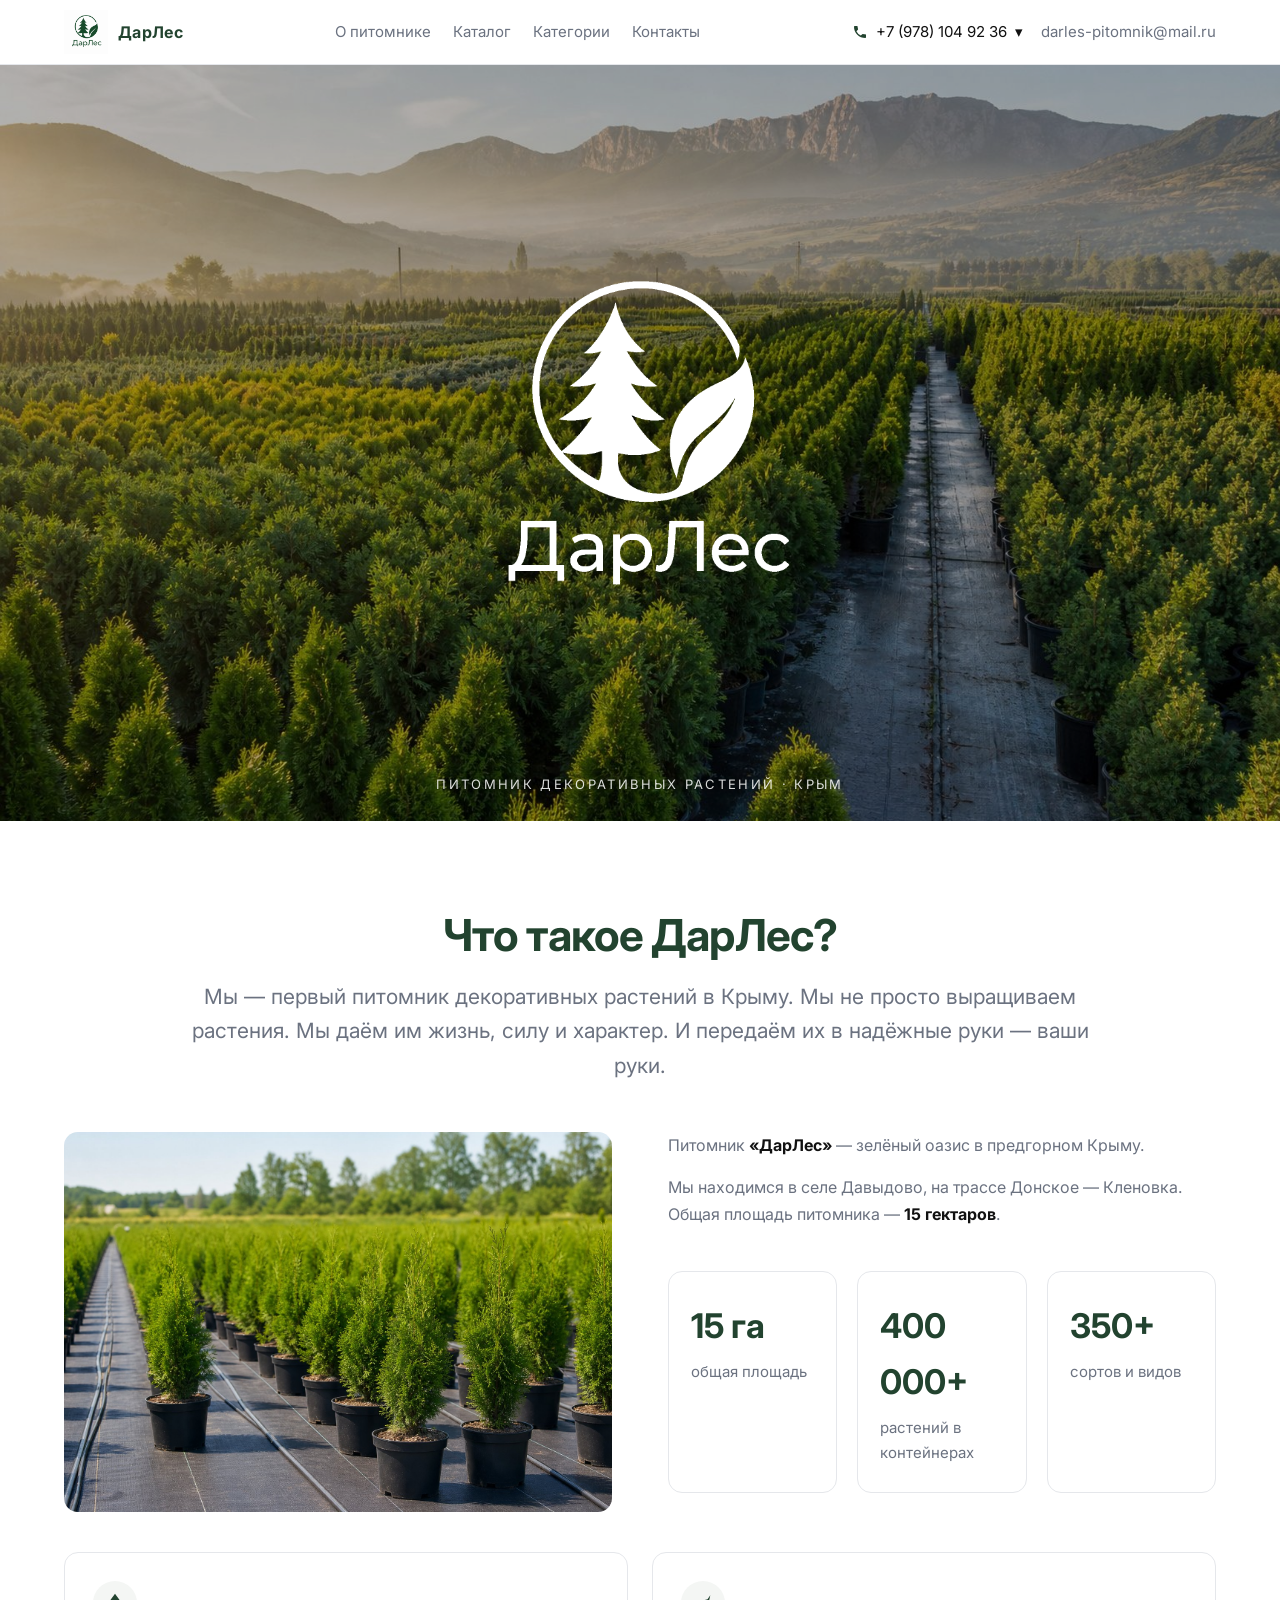
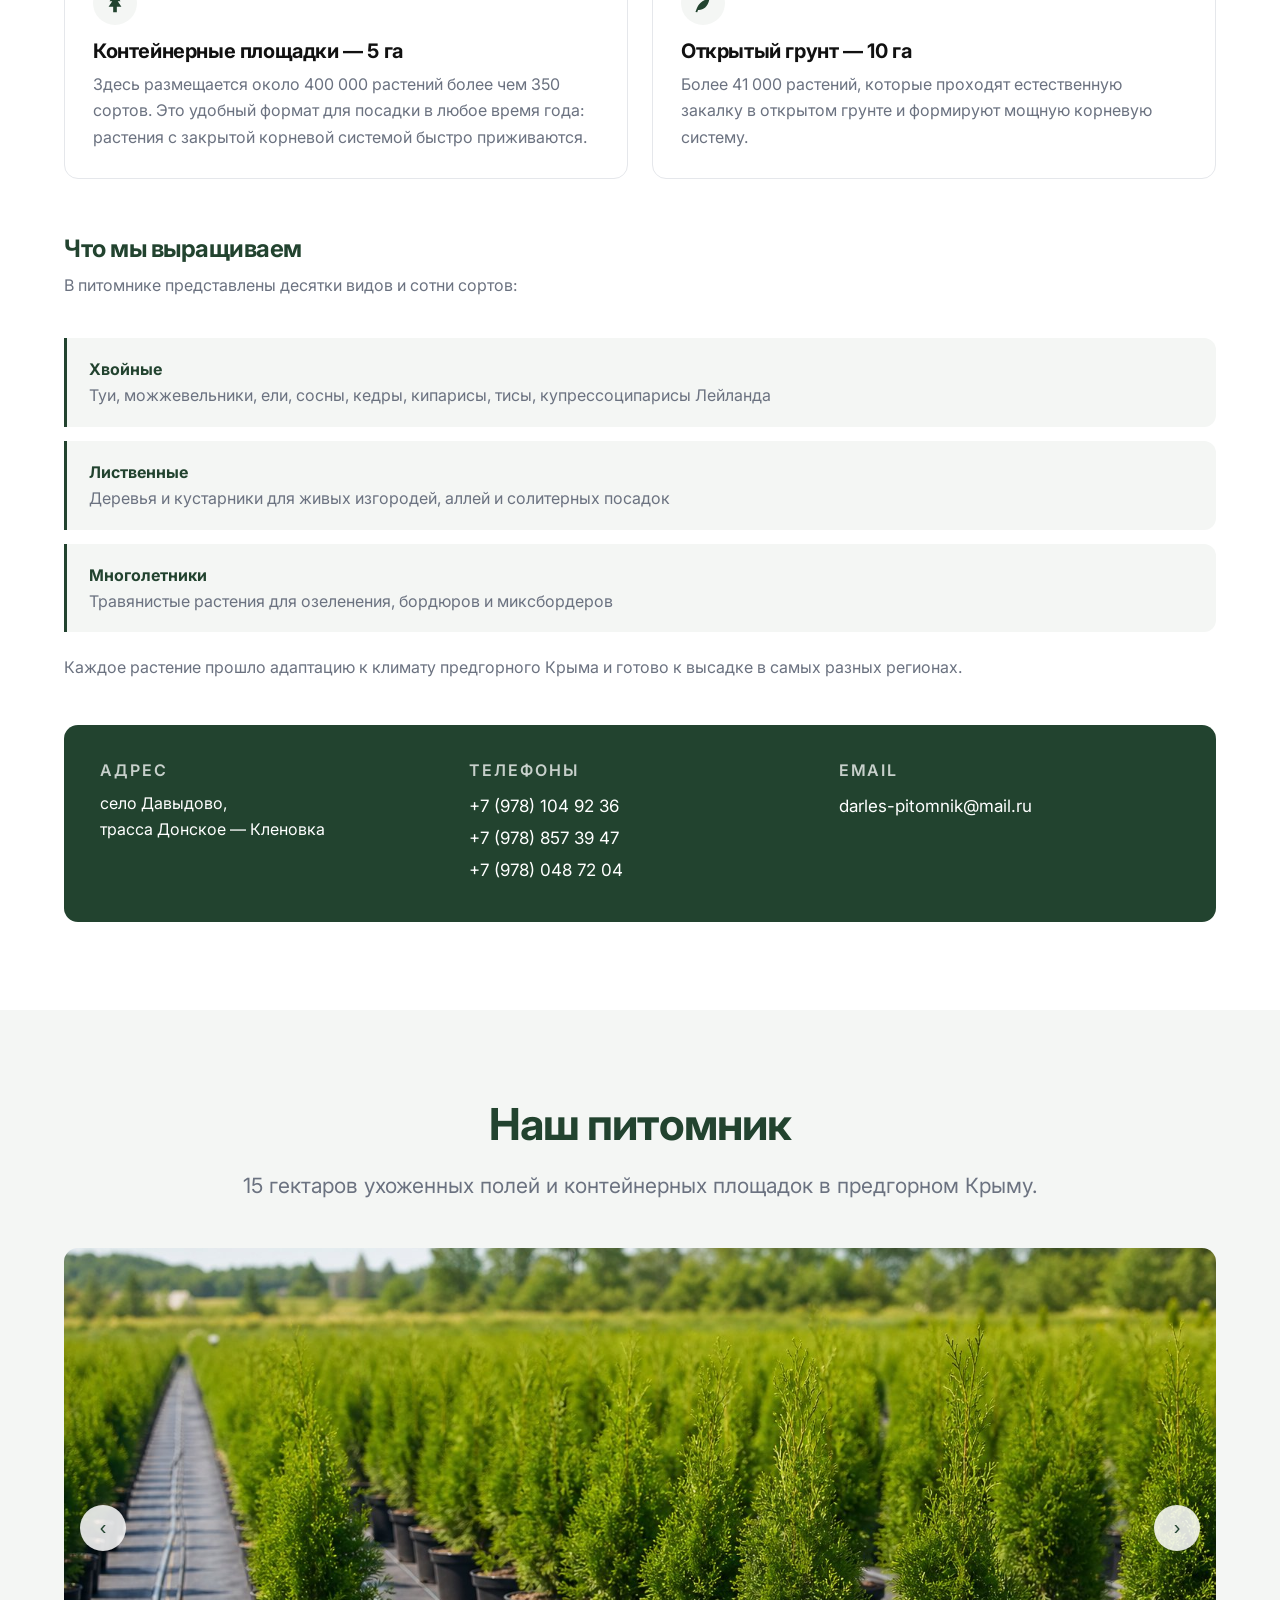
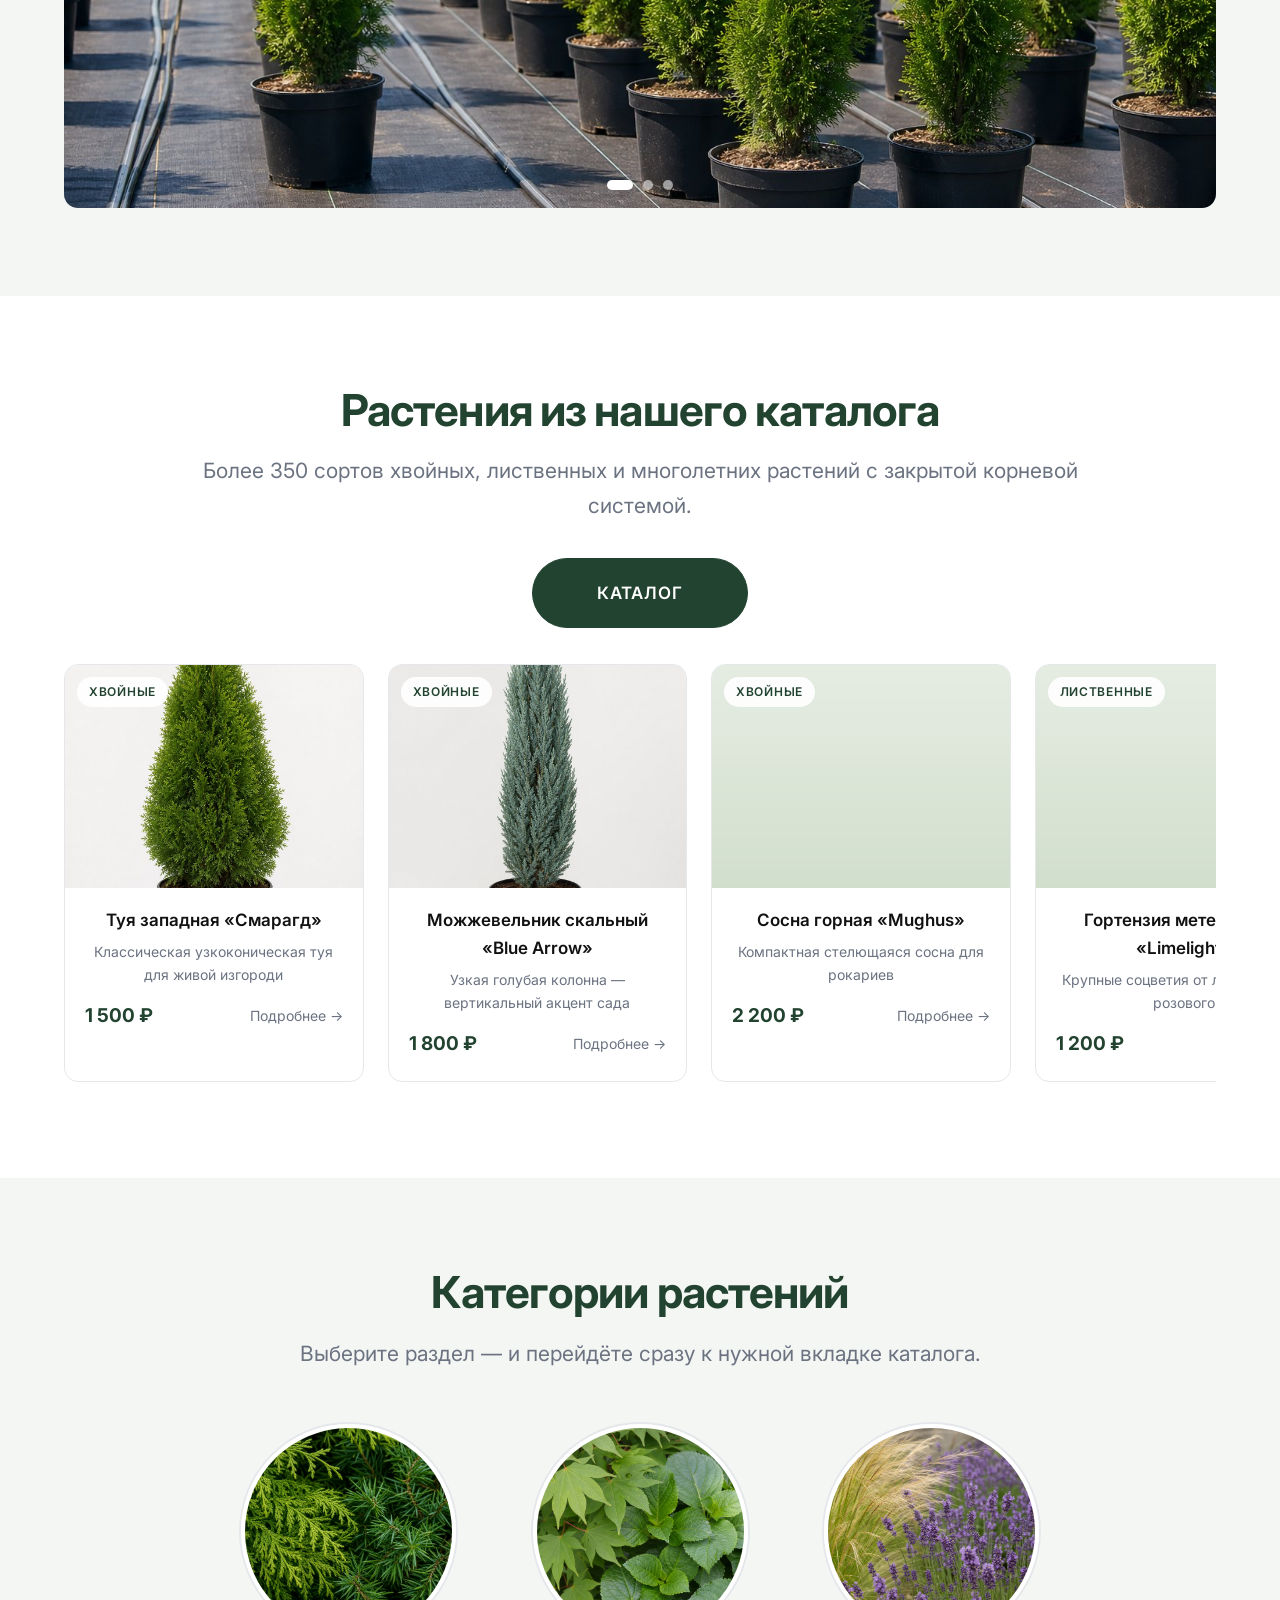
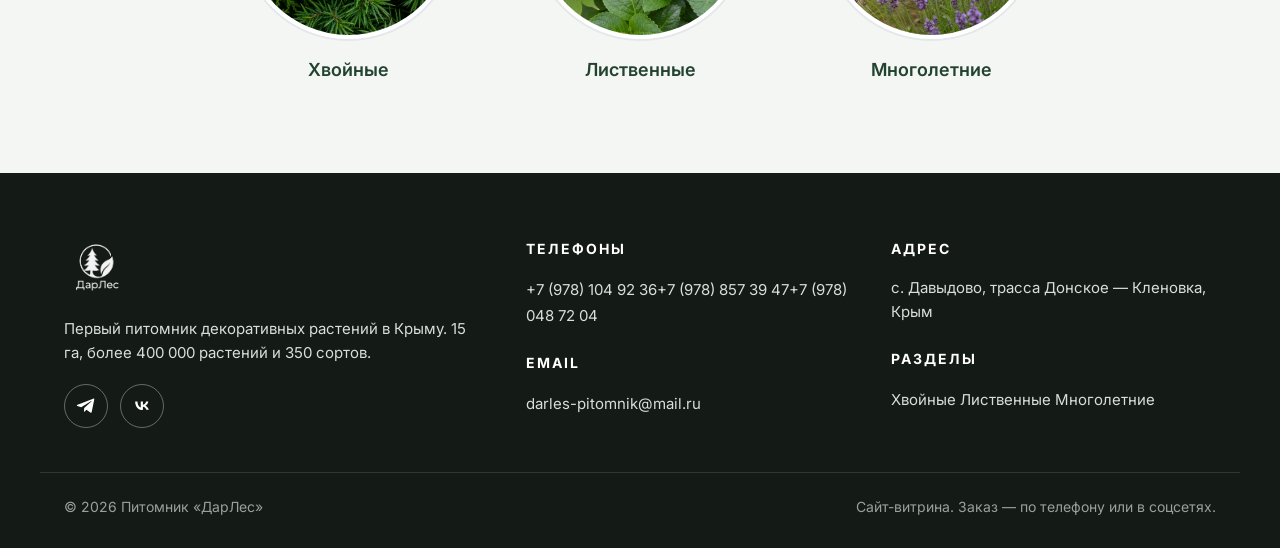
==== index.html @ 0c16f528 "Сайт-витрина питомника ДарЛес: главная, каталог, страницы товаров, инструкция Co-authored-by: arena-" ====
<!DOCTYPE html>
<html lang="ru">
<head>
<meta charset="UTF-8">
<meta name="viewport" content="width=device-width, initial-scale=1">
<title>Питомник декоративных растений «ДарЛес» — Крым</title>
<meta name="description" content="«ДарЛес» — первый питомник декоративных растений в Крыму. 15 га, более 400 000 растений и 350 сортов: хвойные, лиственные, многолетники.">
<link rel="icon" href="images/logo/logo-color.png">
<link rel="preconnect" href="https://fonts.googleapis.com">
<link rel="preconnect" href="https://fonts.gstatic.com" crossorigin>
<link href="https://fonts.googleapis.com/css2?family=Inter:wght@400;500;600;700&display=swap" rel="stylesheet">
<link rel="stylesheet" href="css/style.css">
</head>
<body>

<div id="site-header"></div>

<!-- HERO -->
<section class="hero">
  <div class="hero__bg" style="background-image:url('images/nursery/hero.jpg')"></div>
  <img class="hero__logo" src="images/logo/logo-white.png" alt="ДарЛес">
  <div class="hero__scroll">питомник декоративных растений · Крым</div>
</section>

<!-- О НАС -->
<section class="section" id="about">
  <div class="wrap">
    <div class="center">
      <h2>Что такое ДарЛес?</h2>
      <p class="lead">Мы — первый питомник декоративных растений в Крыму. Мы не просто выращиваем растения.
        Мы даём им жизнь, силу и характер. И передаём их в надёжные руки — ваши руки.</p>
    </div>

    <div class="about__grid">
      <div class="about__photo">
        <img src="images/nursery/nursery-1.jpg" alt="Питомник ДарЛес">
      </div>
      <div class="about__text">
        <p>Питомник <strong>«ДарЛес»</strong> — зелёный оазис в предгорном Крыму.</p>
        <p>Мы находимся в селе Давыдово, на трассе Донское — Кленовка.
           Общая площадь питомника — <strong>15 гектаров</strong>.</p>
        <div class="stats">
          <div class="stat"><div class="stat__num">15 га</div><div class="stat__label">общая площадь</div></div>
          <div class="stat"><div class="stat__num">400 000+</div><div class="stat__label">растений в контейнерах</div></div>
          <div class="stat"><div class="stat__num">350+</div><div class="stat__label">сортов и видов</div></div>
        </div>
      </div>
    </div>

    <div class="facts">
      <div class="fact">
        <div class="fact__ico" id="ico-tree"></div>
        <h3>Контейнерные площадки — 5 га</h3>
        <p>Здесь размещается около 400 000 растений более чем 350 сортов. Это удобный формат для посадки
           в любое время года: растения с закрытой корневой системой быстро приживаются.</p>
      </div>
      <div class="fact">
        <div class="fact__ico" id="ico-leaf"></div>
        <h3>Открытый грунт — 10 га</h3>
        <p>Более 41 000 растений, которые проходят естественную закалку в открытом грунте
           и формируют мощную корневую систему.</p>
      </div>
    </div>

    <h3 style="margin-top:56px;font-size:24px;color:var(--green)">Что мы выращиваем</h3>
    <p style="color:var(--gray);margin-top:8px">В питомнике представлены десятки видов и сотни сортов:</p>
    <div class="kinds">
      <div class="kind"><div><b>Хвойные</b><span>Туи, можжевельники, ели, сосны, кедры, кипарисы, тисы, купрессоципарисы Лейланда</span></div></div>
      <div class="kind"><div><b>Лиственные</b><span>Деревья и кустарники для живых изгородей, аллей и солитерных посадок</span></div></div>
      <div class="kind"><div><b>Многолетники</b><span>Травянистые растения для озеленения, бордюров и миксбордеров</span></div></div>
    </div>
    <p style="color:var(--gray);margin-top:22px">Каждое растение прошло адаптацию к климату предгорного Крыма
       и готово к высадке в самых разных регионах.</p>

    <div class="contact-card" id="about-contacts">
      <div><h3>Адрес</h3><span>село Давыдово,<br>трасса Донское — Кленовка</span></div>
      <div><h3>Телефоны</h3>
        <a href="tel:+79781049236">+7 (978) 104 92 36</a>
        <a href="tel:+79788573947">+7 (978) 857 39 47</a>
        <a href="tel:+79780487204">+7 (978) 048 72 04</a>
      </div>
      <div><h3>Email</h3><a href="mailto:darles-pitomnik@mail.ru">darles-pitomnik@mail.ru</a></div>
    </div>
  </div>
</section>

<!-- КАРУСЕЛЬ ФОТО ПИТОМНИКА -->
<section class="section section--gray">
  <div class="wrap">
    <div class="center"><h2>Наш питомник</h2>
      <p class="lead">15 гектаров ухоженных полей и контейнерных площадок в предгорном Крыму.</p></div>
    <div class="carousel" id="nurseryCarousel" style="margin-top:44px">
      <div class="carousel__track">
        <div class="carousel__slide"><img src="images/nursery/nursery-1.jpg" alt="Питомник ДарЛес — контейнерная площадка"></div>
        <div class="carousel__slide"><img src="images/nursery/nursery-2.jpg" alt="Питомник ДарЛес — открытый грунт"></div>
        <div class="carousel__slide"><img src="images/nursery/nursery-3.jpg" alt="Питомник ДарЛес — многолетники"></div>
      </div>
      <button class="carousel__arrow carousel__arrow--prev" aria-label="Назад">‹</button>
      <button class="carousel__arrow carousel__arrow--next" aria-label="Вперёд">›</button>
      <div class="carousel__dots"></div>
    </div>
  </div>
</section>

<!-- КНОПКА КАТАЛОГ + КАРУСЕЛЬ ТОВАРОВ -->
<section class="section">
  <div class="wrap center">
    <h2>Растения из нашего каталога</h2>
    <p class="lead">Более 350 сортов хвойных, лиственных и многолетних растений с закрытой корневой системой.</p>
    <div style="margin-top:34px"><a class="btn btn--big" href="catalog.html">Каталог</a></div>
    <div class="row-carousel">
      <div class="row-carousel__track" id="featured"></div>
    </div>
  </div>
</section>

<!-- КАТЕГОРИИ -->
<section class="section section--gray" id="categories">
  <div class="wrap center">
    <h2>Категории растений</h2>
    <p class="lead">Выберите раздел — и перейдёте сразу к нужной вкладке каталога.</p>
    <div class="circles">
      <a class="circle" href="catalog.html?cat=hvoynye">
        <div class="circle__img"><img src="images/catalog/hvoynye-cat.jpg" alt="Хвойные"></div>
        <div class="circle__label">Хвойные</div>
      </a>
      <a class="circle" href="catalog.html?cat=listvennye">
        <div class="circle__img"><img src="images/catalog/listvennye-cat.jpg" alt="Лиственные"></div>
        <div class="circle__label">Лиственные</div>
      </a>
      <a class="circle" href="catalog.html?cat=mnogoletnie">
        <div class="circle__img"><img src="images/catalog/mnogoletnie-cat.jpg" alt="Многолетние"></div>
        <div class="circle__label">Многолетние</div>
      </a>
    </div>
  </div>
</section>

<div id="site-footer"></div>

<script src="js/products.js"></script>
<script src="js/site.js"></script>
<script>
  renderHeader();
  renderFooter();
  document.getElementById("ico-tree").innerHTML = ICONS.tree;
  document.getElementById("ico-leaf").innerHTML = ICONS.leaf;
  document.getElementById("featured").innerHTML = PRODUCTS.slice(0, 8).map(cardHTML).join("");
  initHeroCarousel(document.getElementById("nurseryCarousel"), 5000);
</script>
</body>
</html>
---- css/style.css ----
:root{
  --green:#22432f;
  --green-soft:#3c6b4c;
  --gray:#6b7280;
  --gray-light:#f4f6f4;
  --line:#e5e7eb;
  --black:#111111;
  --white:#ffffff;
  --radius:14px;
  --wrap:1200px;
}
*{box-sizing:border-box;margin:0;padding:0}
html{scroll-behavior:smooth}
body{
  font-family:"Inter","Helvetica Neue",Arial,"Segoe UI",sans-serif;
  color:var(--black);background:var(--white);line-height:1.65;
  -webkit-font-smoothing:antialiased;
}
img{max-width:100%;display:block}
a{color:inherit;text-decoration:none}
.wrap{max-width:var(--wrap);margin:0 auto;padding:0 24px}
.section{padding:88px 0}
.section--gray{background:var(--gray-light)}
h1,h2,h3{line-height:1.2;font-weight:700;letter-spacing:-.02em}
h2{font-size:clamp(28px,4vw,44px);color:var(--green)}
h3{font-size:20px}
.lead{font-size:clamp(17px,2vw,21px);color:var(--gray);max-width:900px;margin-top:18px}
.center{text-align:center}
.center .lead{margin-left:auto;margin-right:auto}

/* ---------- TOP BAR ---------- */
.topbar{position:sticky;top:0;z-index:60;background:#fff;border-bottom:1px solid var(--line)}
.topbar__in{display:flex;align-items:center;justify-content:space-between;gap:16px;height:64px}
.topbar__logo{display:flex;align-items:center;gap:10px}
.topbar__logo img{height:44px;width:auto}
.topbar__logo span{font-weight:700;color:var(--green);letter-spacing:.02em}
.topbar__nav{display:flex;align-items:center;gap:22px;font-size:15px;color:var(--gray)}
.topbar__nav a:hover{color:var(--green)}
.topbar__contacts{display:flex;align-items:center;gap:18px;font-size:15px}
.phones{position:relative}
.phones__btn{display:flex;align-items:center;gap:8px;background:none;border:0;font:inherit;color:var(--black);cursor:pointer;padding:6px 0}
.phones__btn svg{width:16px;height:16px;fill:var(--green)}
.phones__list{position:absolute;right:0;top:100%;background:#fff;border:1px solid var(--line);border-radius:12px;
  box-shadow:0 12px 30px rgba(0,0,0,.09);padding:8px;min-width:210px;display:none}
.phones.open .phones__list{display:block}
.phones__list a{display:block;padding:9px 12px;border-radius:8px;white-space:nowrap}
.phones__list a:hover{background:var(--gray-light);color:var(--green)}
.mail{color:var(--gray)}
.mail:hover{color:var(--green)}
.burger{display:none;background:none;border:0;font-size:24px;color:var(--green);cursor:pointer}

/* ---------- HERO ---------- */
.hero{position:relative;height:min(84vh,760px);display:flex;align-items:center;justify-content:center;overflow:hidden}
.hero__bg{position:absolute;inset:0;background-size:cover;background-position:center}
.hero__bg::after{content:"";position:absolute;inset:0;background:rgba(0,0,0,.3)}
.hero__logo{position:relative;width:33.333%;min-width:230px;max-width:460px;filter:drop-shadow(0 6px 24px rgba(0,0,0,.35))}
.hero__scroll{position:absolute;bottom:26px;left:50%;transform:translateX(-50%);color:#fff;opacity:.85;font-size:13px;letter-spacing:.18em;text-transform:uppercase}

/* ---------- ABOUT ---------- */
.about__grid{display:grid;grid-template-columns:1fr 1fr;gap:56px;align-items:start;margin-top:48px}
.about__photo img{border-radius:var(--radius);width:100%;height:100%;object-fit:cover;min-height:380px}
.about__text p{margin-bottom:16px;color:var(--gray)}
.about__text strong{color:var(--black)}
.stats{display:grid;grid-template-columns:repeat(3,1fr);gap:20px;margin-top:44px}
.stat{border:1px solid var(--line);border-radius:var(--radius);padding:26px 22px;background:#fff}
.stat__num{font-size:34px;font-weight:700;color:var(--green)}
.stat__label{color:var(--gray);font-size:15px;margin-top:6px}
.facts{display:grid;grid-template-columns:repeat(2,1fr);gap:24px;margin-top:40px}
.fact{border:1px solid var(--line);border-radius:var(--radius);padding:28px;background:#fff}
.fact__ico{width:44px;height:44px;border-radius:50%;background:var(--gray-light);display:flex;align-items:center;justify-content:center;margin-bottom:14px}
.fact__ico svg{width:22px;height:22px;fill:var(--green)}
.fact p{color:var(--gray);margin-top:8px}
.kinds{margin-top:40px;display:grid;gap:14px}
.kind{display:flex;gap:16px;align-items:flex-start;padding:18px 22px;border-left:3px solid var(--green);background:var(--gray-light);border-radius:0 12px 12px 0}
.kind b{color:var(--green);display:block}
.kind span{color:var(--gray)}
.contact-card{margin-top:44px;background:var(--green);color:#fff;border-radius:var(--radius);padding:36px;display:grid;grid-template-columns:repeat(3,1fr);gap:28px}
.contact-card h3{font-size:16px;text-transform:uppercase;letter-spacing:.12em;opacity:.75;font-weight:600;margin-bottom:10px}
.contact-card a{display:block;font-size:17px;padding:2px 0}
.contact-card a:hover{text-decoration:underline}

/* ---------- CAROUSELS ---------- */
.carousel{position:relative;border-radius:var(--radius);overflow:hidden}
.carousel__track{display:flex;transition:transform .7s cubic-bezier(.4,0,.2,1)}
.carousel__slide{min-width:100%}
.carousel__slide img{width:100%;height:min(58vw,560px);object-fit:cover}
.carousel__dots{position:absolute;bottom:18px;left:50%;transform:translateX(-50%);display:flex;gap:10px}
.dot{width:10px;height:10px;border-radius:50%;background:rgba(255,255,255,.55);border:0;cursor:pointer;padding:0}
.dot.active{background:#fff;width:26px;border-radius:5px}
.carousel__arrow{position:absolute;top:50%;transform:translateY(-50%);width:46px;height:46px;border-radius:50%;
  background:rgba(255,255,255,.85);border:0;cursor:pointer;font-size:20px;color:var(--green);display:flex;align-items:center;justify-content:center}
.carousel__arrow:hover{background:#fff}
.carousel__arrow--prev{left:16px}
.carousel__arrow--next{right:16px}

.row-carousel{position:relative;margin-top:36px}
.row-carousel__track{display:flex;gap:24px;overflow-x:auto;scroll-snap-type:x mandatory;scroll-behavior:smooth;padding-bottom:8px;scrollbar-width:none}
.row-carousel__track::-webkit-scrollbar{display:none}
.row-carousel__track > *{flex:0 0 clamp(240px,26%,300px);scroll-snap-align:start}

/* ---------- BUTTONS ---------- */
.btn{display:inline-flex;align-items:center;gap:10px;background:var(--green);color:#fff;border:1px solid var(--green);
  padding:16px 42px;border-radius:999px;font-weight:600;letter-spacing:.06em;text-transform:uppercase;font-size:15px;transition:.2s}
.btn:hover{background:var(--green-soft);border-color:var(--green-soft)}
.btn--big{padding:20px 64px;font-size:17px}
.btn--ghost{background:transparent;color:var(--green)}
.btn--ghost:hover{background:var(--green);color:#fff}

/* ---------- PRODUCT CARD ---------- */
.card{display:block;background:#fff;border:1px solid var(--line);border-radius:var(--radius);overflow:hidden;transition:.25s}
.card:hover{box-shadow:0 16px 40px rgba(17,17,17,.09);transform:translateY(-4px);border-color:#d7ded8}
.card__img{position:relative;aspect-ratio:4/3;overflow:hidden;background:var(--gray-light)}
.card__img img{width:100%;height:100%;object-fit:cover;transition:transform .5s}
.card:hover .card__img img{transform:scale(1.05)}
.card__tag{position:absolute;top:12px;left:12px;background:rgba(255,255,255,.92);color:var(--green);font-size:12px;
  padding:5px 12px;border-radius:999px;letter-spacing:.06em;text-transform:uppercase;font-weight:600}
.card__body{padding:18px 20px 22px}
.card__name{font-weight:600;font-size:17px}
.card__short{color:var(--gray);font-size:14px;margin-top:6px;min-height:20px}
.card__bottom{display:flex;align-items:center;justify-content:space-between;margin-top:14px}
.card__price{font-size:19px;font-weight:700;color:var(--green)}
.card__more{font-size:14px;color:var(--gray)}

/* ---------- CATEGORY CIRCLES ---------- */
.circles{display:flex;justify-content:center;gap:clamp(24px,6vw,90px);flex-wrap:wrap;margin-top:52px}
.circle{text-align:center}
.circle__img{width:clamp(150px,18vw,215px);height:clamp(150px,18vw,215px);border-radius:50%;overflow:hidden;
  border:4px solid #fff;box-shadow:0 0 0 2px var(--line);transition:.3s}
.circle:hover .circle__img{box-shadow:0 0 0 3px var(--green);transform:translateY(-6px)}
.circle__img img{width:100%;height:100%;object-fit:cover}
.circle__label{margin-top:16px;font-weight:600;font-size:18px;color:var(--green)}

/* ---------- CATALOG ---------- */
.page-head{padding:56px 0 24px;border-bottom:1px solid var(--line)}
.crumbs{color:var(--gray);font-size:14px;margin-bottom:12px}
.crumbs a:hover{color:var(--green)}
.tabs{display:flex;gap:16px;flex-wrap:wrap;justify-content:center;margin:40px 0 12px}
.tab{display:flex;align-items:center;gap:12px;background:#fff;border:1px solid var(--line);border-radius:999px;
  padding:8px 26px 8px 8px;cursor:pointer;font:inherit;font-weight:600;color:var(--gray);transition:.2s}
.tab img{width:46px;height:46px;border-radius:50%;object-fit:cover}
.tab:hover{border-color:var(--green-soft);color:var(--green)}
.tab.active{border-color:var(--green);color:var(--green);background:var(--gray-light)}
.toolbar{display:flex;gap:14px;justify-content:space-between;align-items:center;flex-wrap:wrap;margin:26px 0 10px}
.toolbar input,.toolbar select{font:inherit;padding:12px 16px;border:1px solid var(--line);border-radius:999px;color:var(--black);background:#fff}
.toolbar input{min-width:280px}
.toolbar .count{color:var(--gray);font-size:14px}
.grid{display:grid;grid-template-columns:repeat(auto-fill,minmax(270px,1fr));gap:28px;margin:34px 0 20px}
.empty{text-align:center;color:var(--gray);padding:70px 0}

/* ---------- PRODUCT PAGE ---------- */
.product{display:grid;grid-template-columns:1.1fr 1fr;gap:56px;padding:48px 0 20px}
.gallery__main{border-radius:var(--radius);overflow:hidden;border:1px solid var(--line);background:var(--gray-light)}
.gallery__main img{width:100%;aspect-ratio:4/3;object-fit:cover}
.gallery__thumbs{display:flex;gap:12px;margin-top:12px;flex-wrap:wrap}
.gallery__thumbs img{width:88px;height:66px;object-fit:cover;border-radius:8px;border:2px solid transparent;cursor:pointer}
.gallery__thumbs img.active{border-color:var(--green)}
.product__cat{color:var(--gray);text-transform:uppercase;letter-spacing:.14em;font-size:13px}
.product__title{font-size:clamp(28px,3.4vw,40px);margin:10px 0 14px}
.product__price{font-size:32px;font-weight:700;color:var(--green)}
.product__note{color:var(--gray);font-size:14px;margin-top:6px}
.product__actions{display:flex;gap:14px;flex-wrap:wrap;margin:26px 0 8px}
.product__desc{padding:12px 0 80px;max-width:900px}
.product__desc h2{font-size:26px;margin-bottom:18px}
.product__desc p{color:var(--gray);margin-bottom:16px;font-size:17px}

/* ---------- FOOTER ---------- */
.footer{background:#141a16;color:#d8ded9;padding:64px 0 30px;margin-top:0}
.footer a{color:#d8ded9}
.footer__grid{display:grid;grid-template-columns:1.3fr 1fr 1fr;gap:40px}
.footer h4{color:#fff;font-size:14px;text-transform:uppercase;letter-spacing:.14em;margin-bottom:16px}
.footer p,.footer a{font-size:15px}
.footer__logo{height:64px;width:auto;margin-bottom:16px;opacity:.95}
.socials{display:flex;gap:12px;margin-top:18px}
.social{width:44px;height:44px;border-radius:50%;border:1px solid rgba(255,255,255,.35);display:flex;align-items:center;justify-content:center;transition:.2s}
.social svg{width:20px;height:20px;fill:#fff}
.social:hover{background:#fff;border-color:#fff}
.social:hover svg{fill:#141a16}
.footer__bottom{border-top:1px solid rgba(255,255,255,.12);margin-top:44px;padding-top:22px;display:flex;justify-content:space-between;gap:16px;flex-wrap:wrap;color:#98a29b;font-size:14px}

/* ---------- RESPONSIVE ---------- */
@media(max-width:900px){
  .about__grid,.product,.footer__grid{grid-template-columns:1fr}
  .facts,.contact-card{grid-template-columns:1fr}
  .stats{grid-template-columns:1fr;gap:12px}
  .topbar__nav{display:none}
  .mail{display:none}
  .section{padding:60px 0}
  .row-carousel__track > *{flex:0 0 78%}
}
@media(max-width:560px){
  .topbar__logo span{display:none}
  .btn--big{padding:16px 36px;font-size:15px}
  .toolbar input{min-width:100%}
}
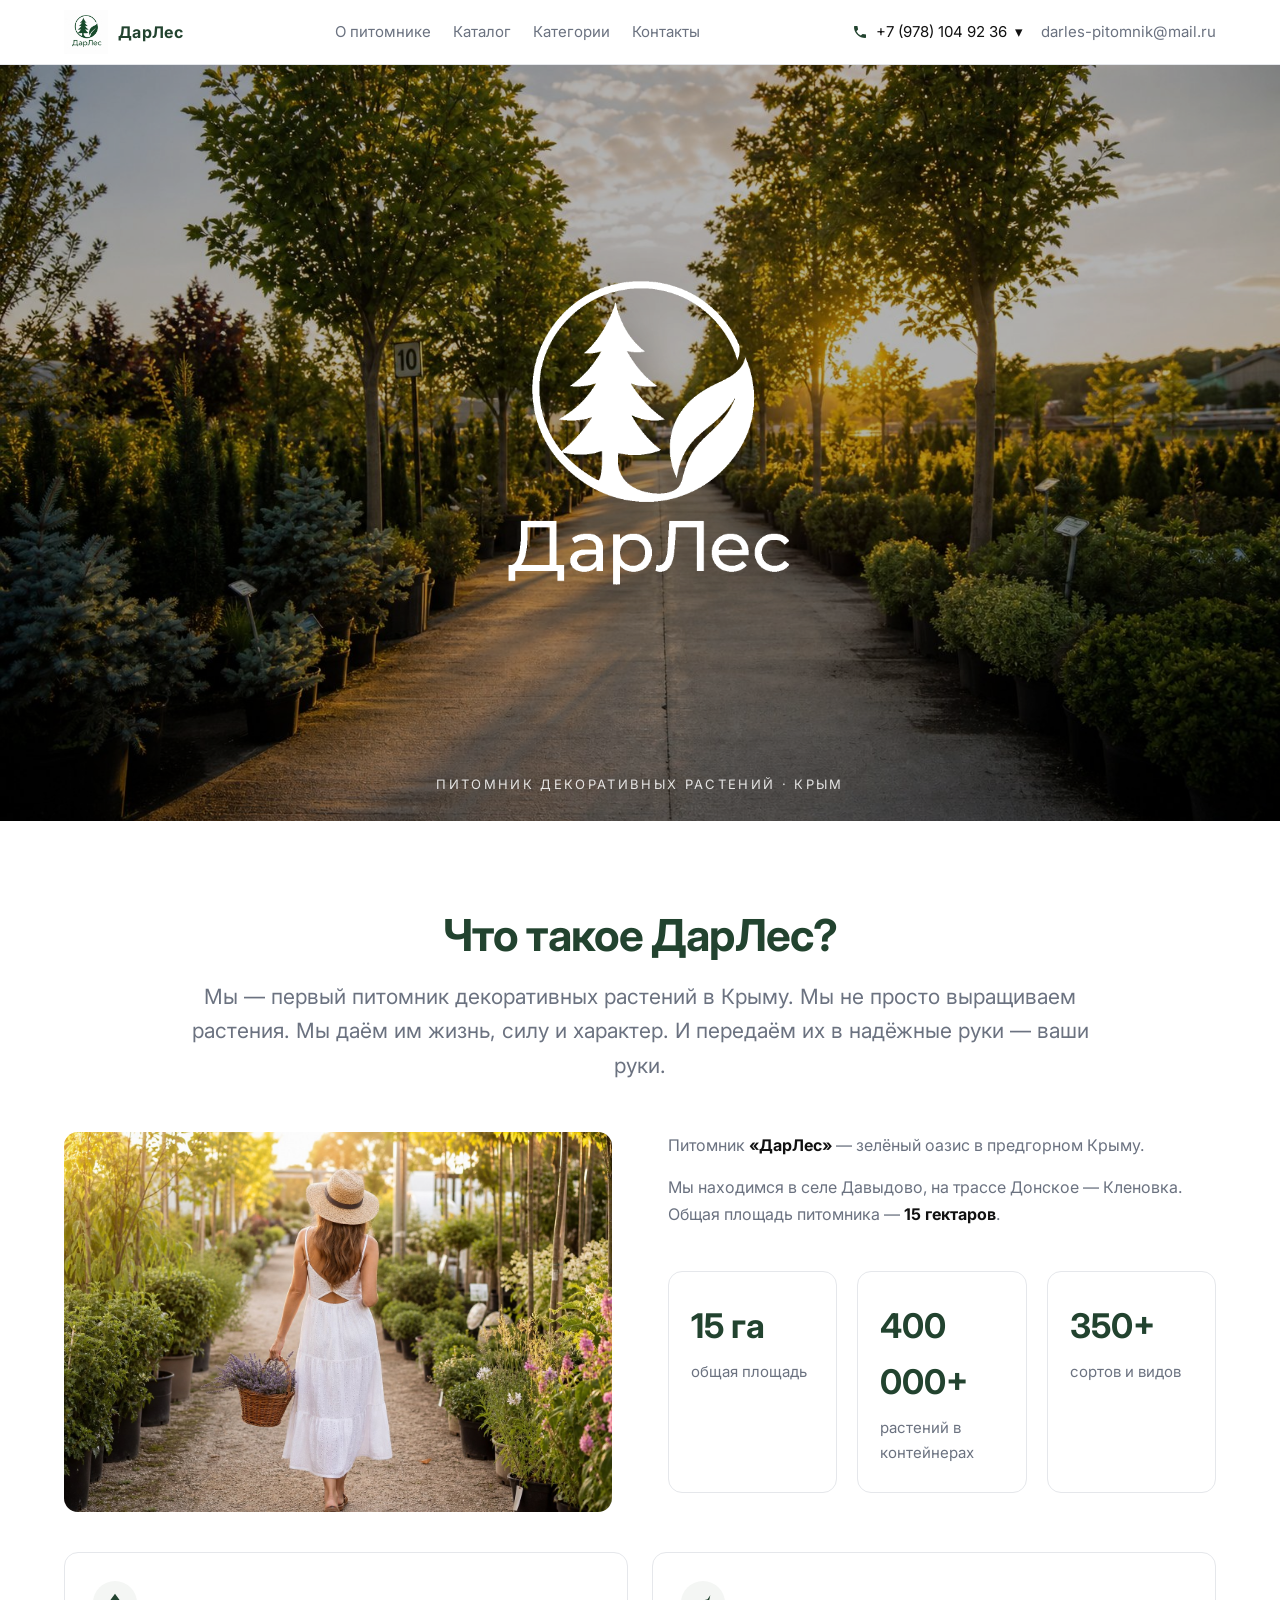
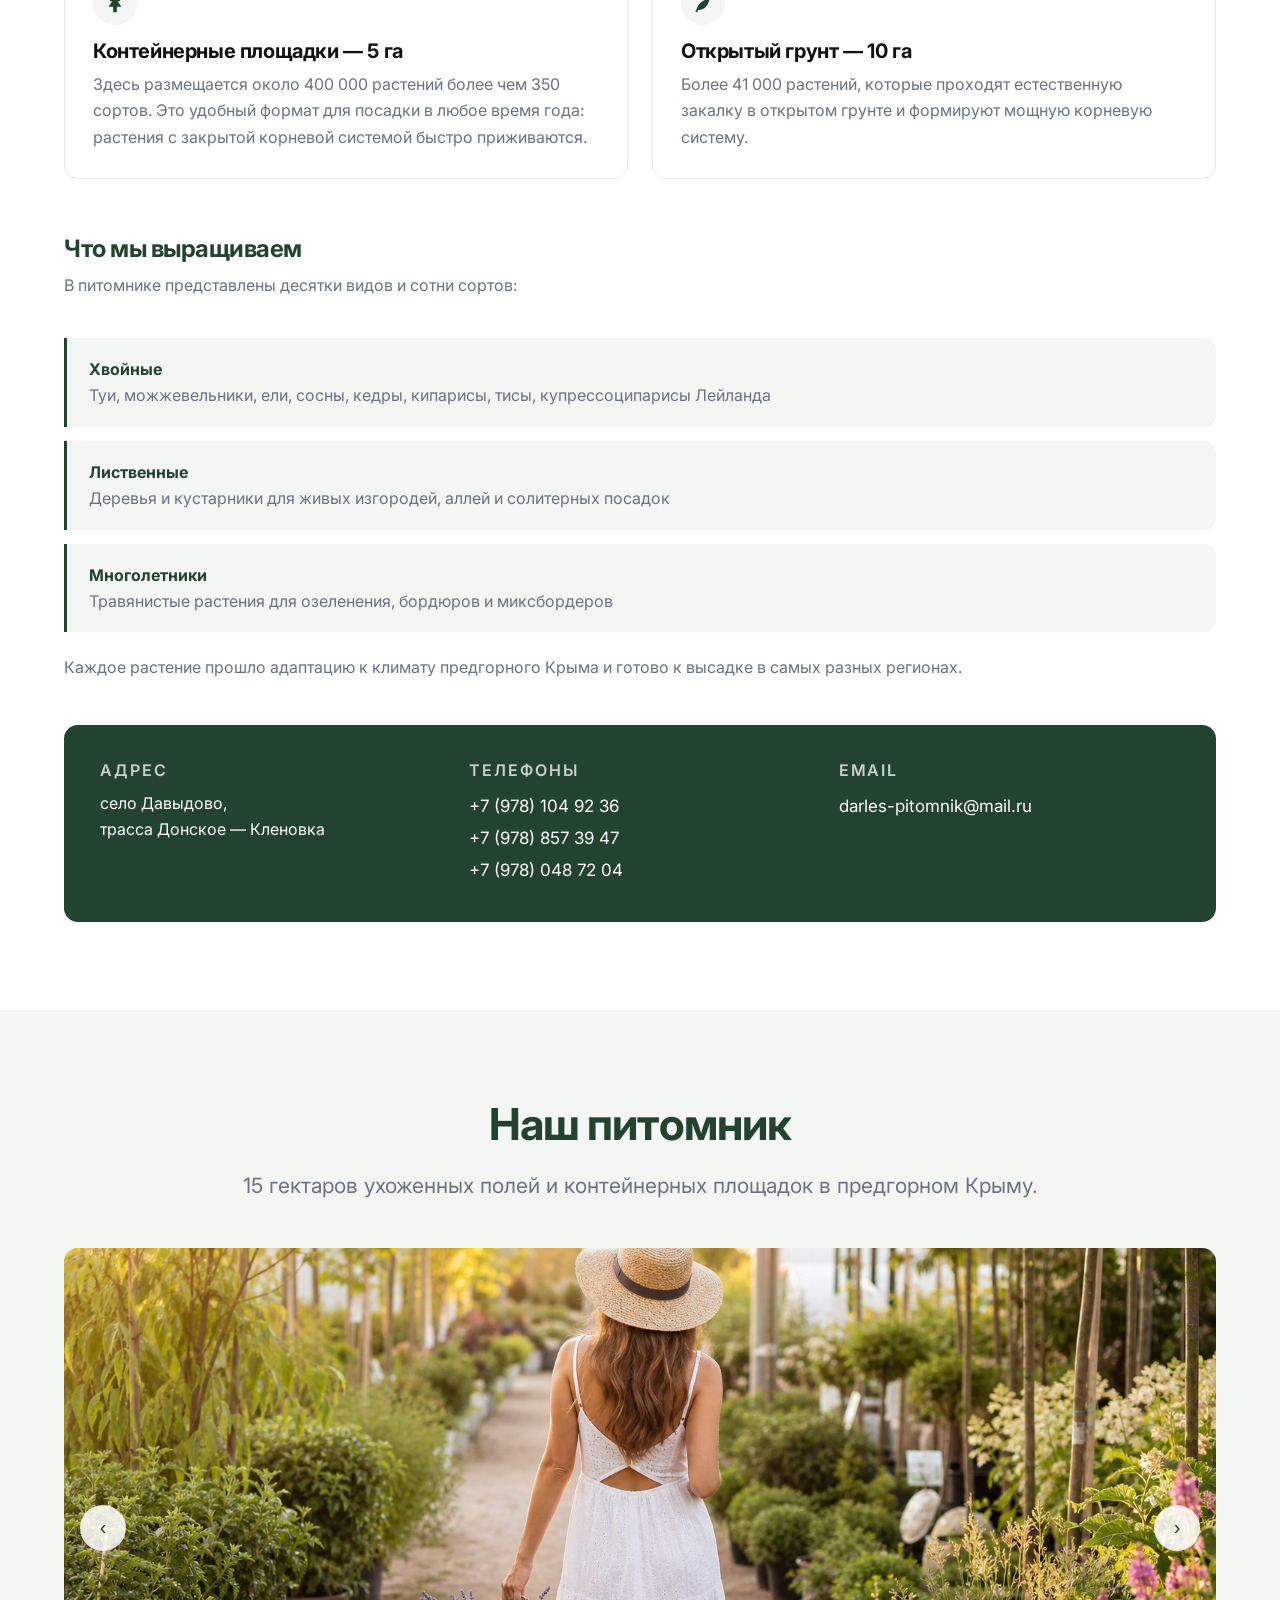
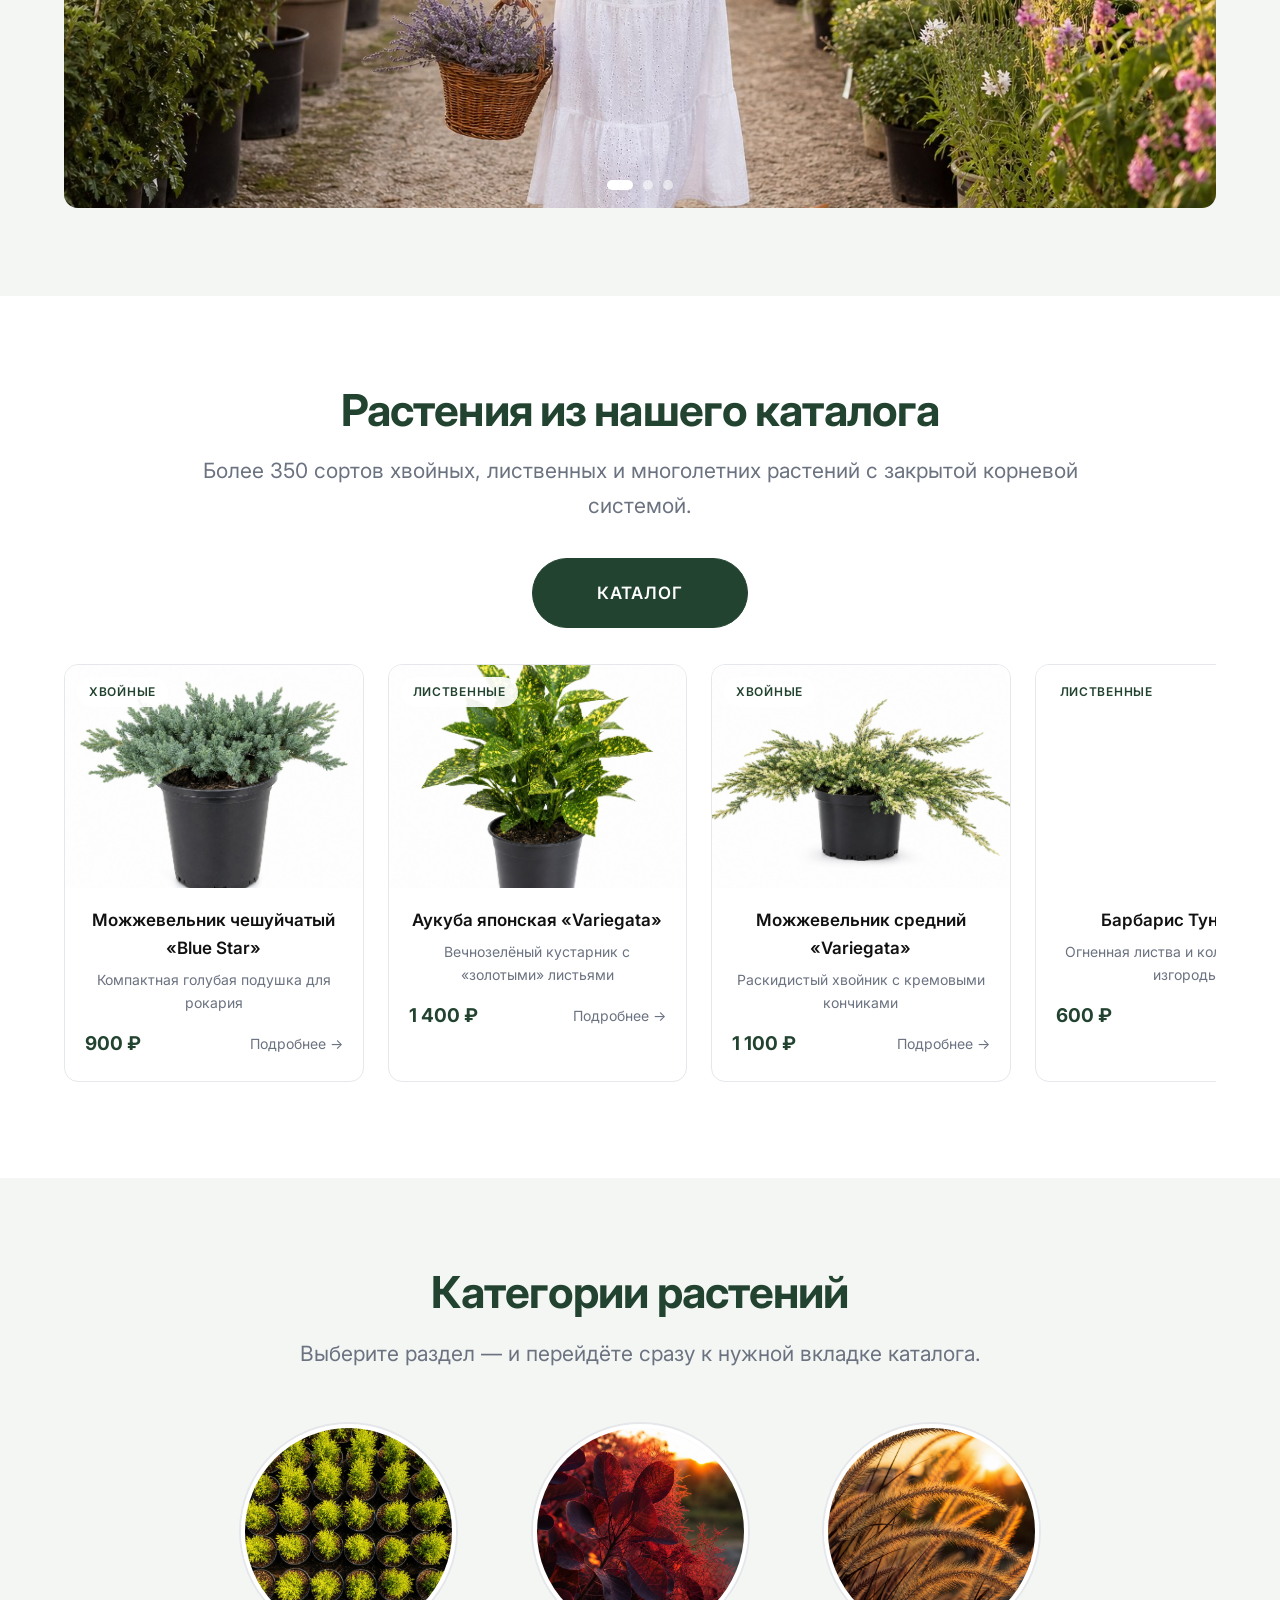
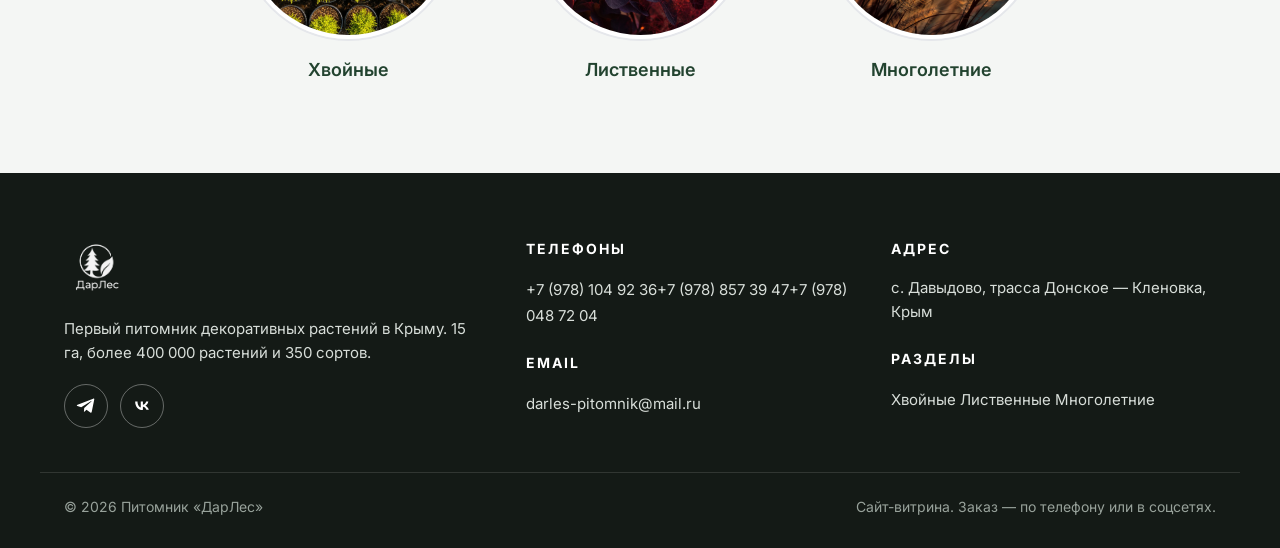
==== commit 4149955a: "Изображения переведены на нумерацию из ТЗ (images/site/1-9, images/catalog/10-22), каталог обновлён " ====
--- a/index.html
+++ b/index.html
@@ -5,7 +5,7 @@
 <meta name="viewport" content="width=device-width, initial-scale=1">
 <title>Питомник декоративных растений «ДарЛес» — Крым</title>
 <meta name="description" content="«ДарЛес» — первый питомник декоративных растений в Крыму. 15 га, более 400 000 растений и 350 сортов: хвойные, лиственные, многолетники.">
-<link rel="icon" href="images/logo/logo-color.png">
+<link rel="icon" href="images/site/6.jpg">
 <link rel="preconnect" href="https://fonts.googleapis.com">
 <link rel="preconnect" href="https://fonts.gstatic.com" crossorigin>
 <link href="https://fonts.googleapis.com/css2?family=Inter:wght@400;500;600;700&display=swap" rel="stylesheet">
@@ -17,8 +17,8 @@
 
 <!-- HERO -->
 <section class="hero">
-  <div class="hero__bg" style="background-image:url('images/nursery/hero.jpg')"></div>
-  <img class="hero__logo" src="images/logo/logo-white.png" alt="ДарЛес">
+  <div class="hero__bg" style="background-image:url('images/site/1.jpg')"></div>
+  <img class="hero__logo" src="images/site/5.png" alt="ДарЛес">
   <div class="hero__scroll">питомник декоративных растений · Крым</div>
 </section>
 
@@ -33,7 +33,7 @@
 
     <div class="about__grid">
       <div class="about__photo">
-        <img src="images/nursery/nursery-1.jpg" alt="Питомник ДарЛес">
+        <img src="images/site/2.jpg" alt="Питомник ДарЛес">
       </div>
       <div class="about__text">
         <p>Питомник <strong>«ДарЛес»</strong> — зелёный оазис в предгорном Крыму.</p>
@@ -91,9 +91,9 @@
       <p class="lead">15 гектаров ухоженных полей и контейнерных площадок в предгорном Крыму.</p></div>
     <div class="carousel" id="nurseryCarousel" style="margin-top:44px">
       <div class="carousel__track">
-        <div class="carousel__slide"><img src="images/nursery/nursery-1.jpg" alt="Питомник ДарЛес — контейнерная площадка"></div>
-        <div class="carousel__slide"><img src="images/nursery/nursery-2.jpg" alt="Питомник ДарЛес — открытый грунт"></div>
-        <div class="carousel__slide"><img src="images/nursery/nursery-3.jpg" alt="Питомник ДарЛес — многолетники"></div>
+        <div class="carousel__slide"><img src="images/site/2.jpg" alt="Питомник ДарЛес — контейнерная площадка"></div>
+        <div class="carousel__slide"><img src="images/site/3.jpg" alt="Питомник ДарЛес — открытый грунт"></div>
+        <div class="carousel__slide"><img src="images/site/4.jpg" alt="Питомник ДарЛес — многолетники"></div>
       </div>
       <button class="carousel__arrow carousel__arrow--prev" aria-label="Назад">‹</button>
       <button class="carousel__arrow carousel__arrow--next" aria-label="Вперёд">›</button>
@@ -121,15 +121,15 @@
     <p class="lead">Выберите раздел — и перейдёте сразу к нужной вкладке каталога.</p>
     <div class="circles">
       <a class="circle" href="catalog.html?cat=hvoynye">
-        <div class="circle__img"><img src="images/catalog/hvoynye-cat.jpg" alt="Хвойные"></div>
+        <div class="circle__img"><img src="images/site/7.jpg" alt="Хвойные"></div>
         <div class="circle__label">Хвойные</div>
       </a>
       <a class="circle" href="catalog.html?cat=listvennye">
-        <div class="circle__img"><img src="images/catalog/listvennye-cat.jpg" alt="Лиственные"></div>
+        <div class="circle__img"><img src="images/site/8.jpg" alt="Лиственные"></div>
         <div class="circle__label">Лиственные</div>
       </a>
       <a class="circle" href="catalog.html?cat=mnogoletnie">
-        <div class="circle__img"><img src="images/catalog/mnogoletnie-cat.jpg" alt="Многолетние"></div>
+        <div class="circle__img"><img src="images/site/9.jpg" alt="Многолетние"></div>
         <div class="circle__label">Многолетние</div>
       </a>
     </div>
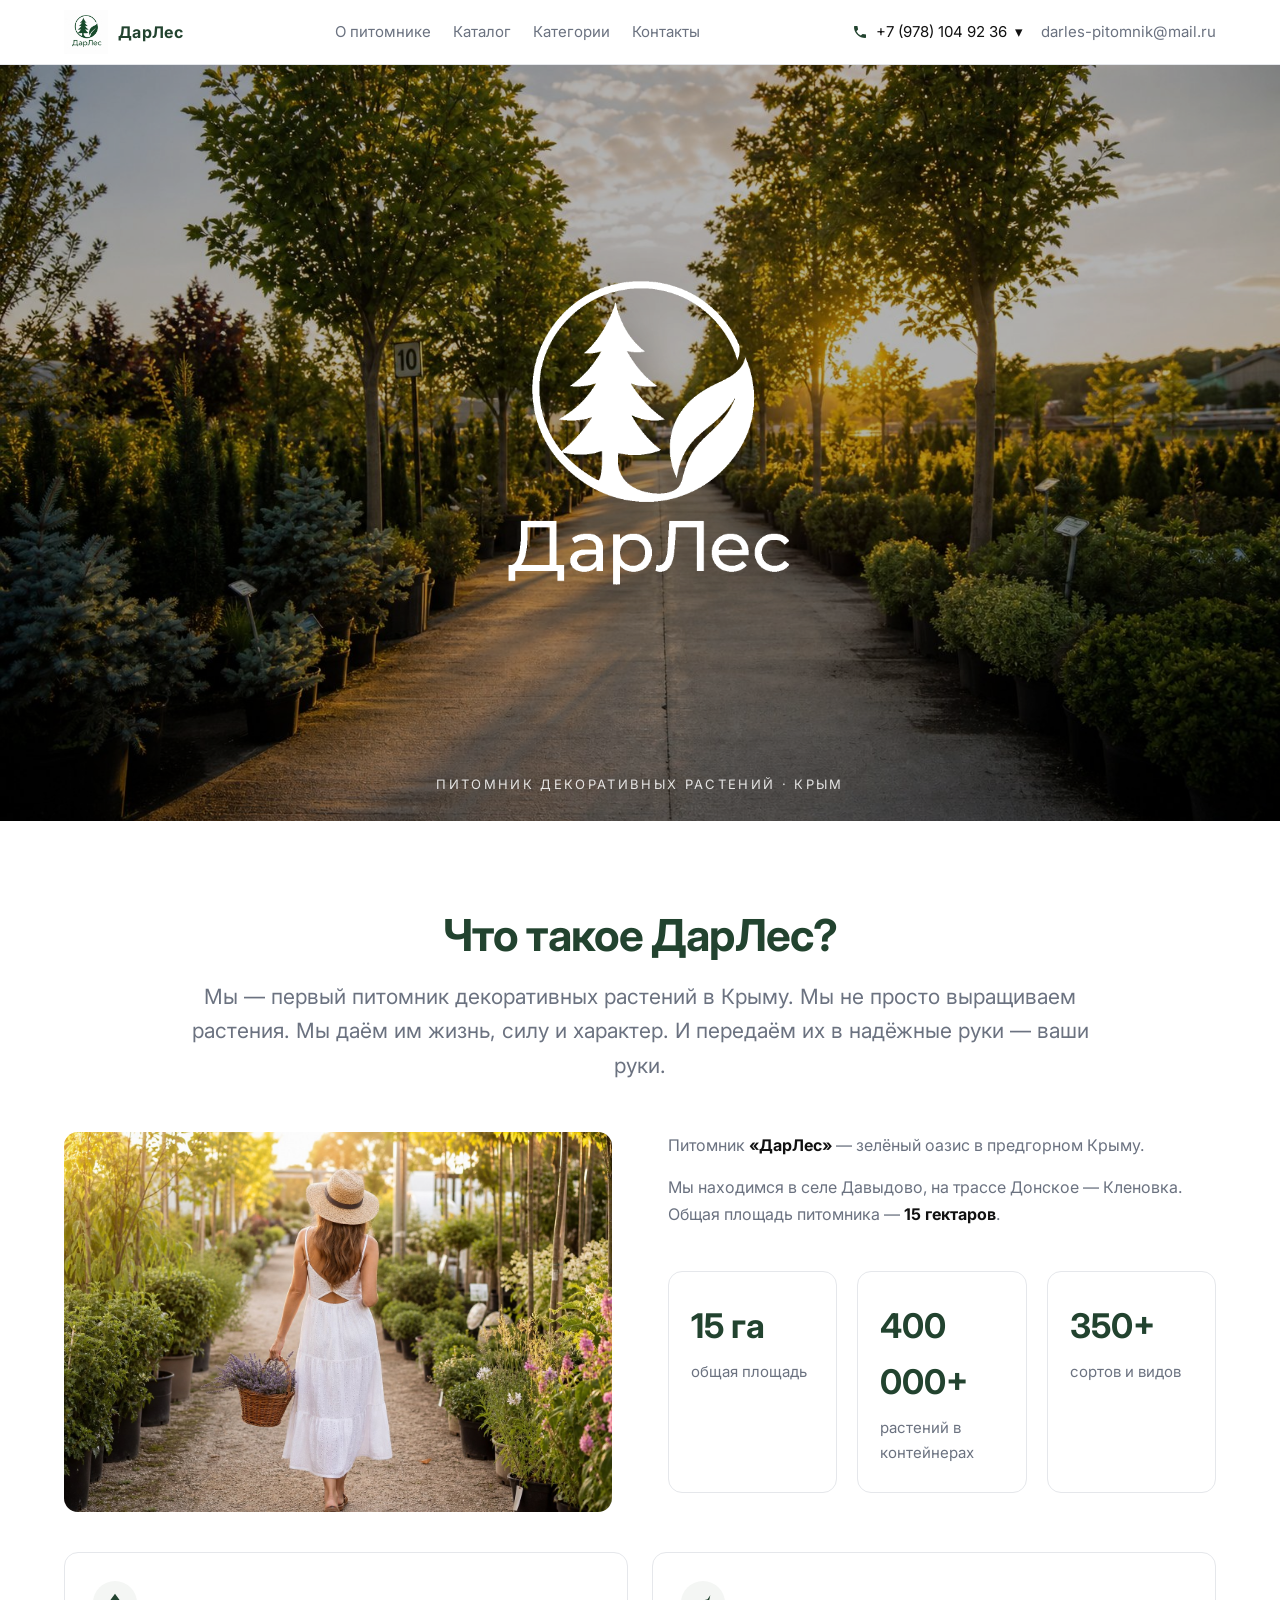
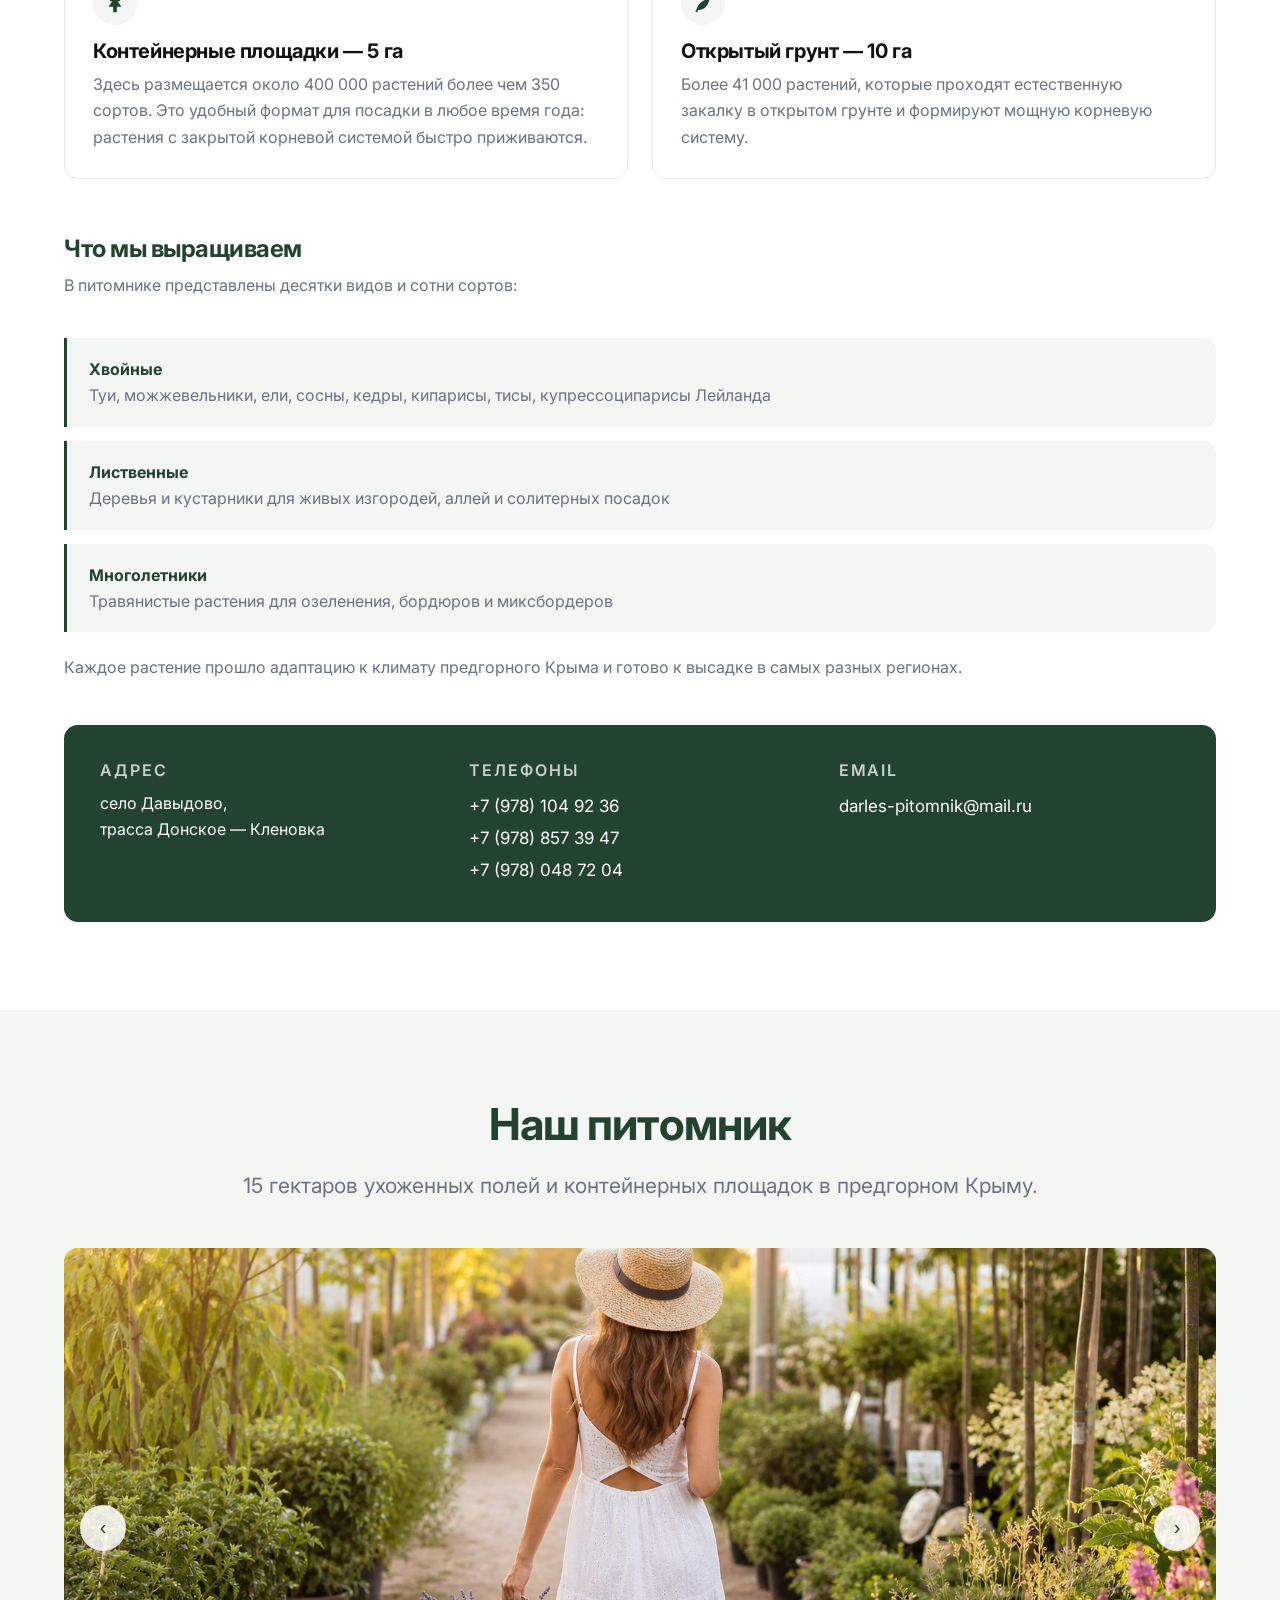
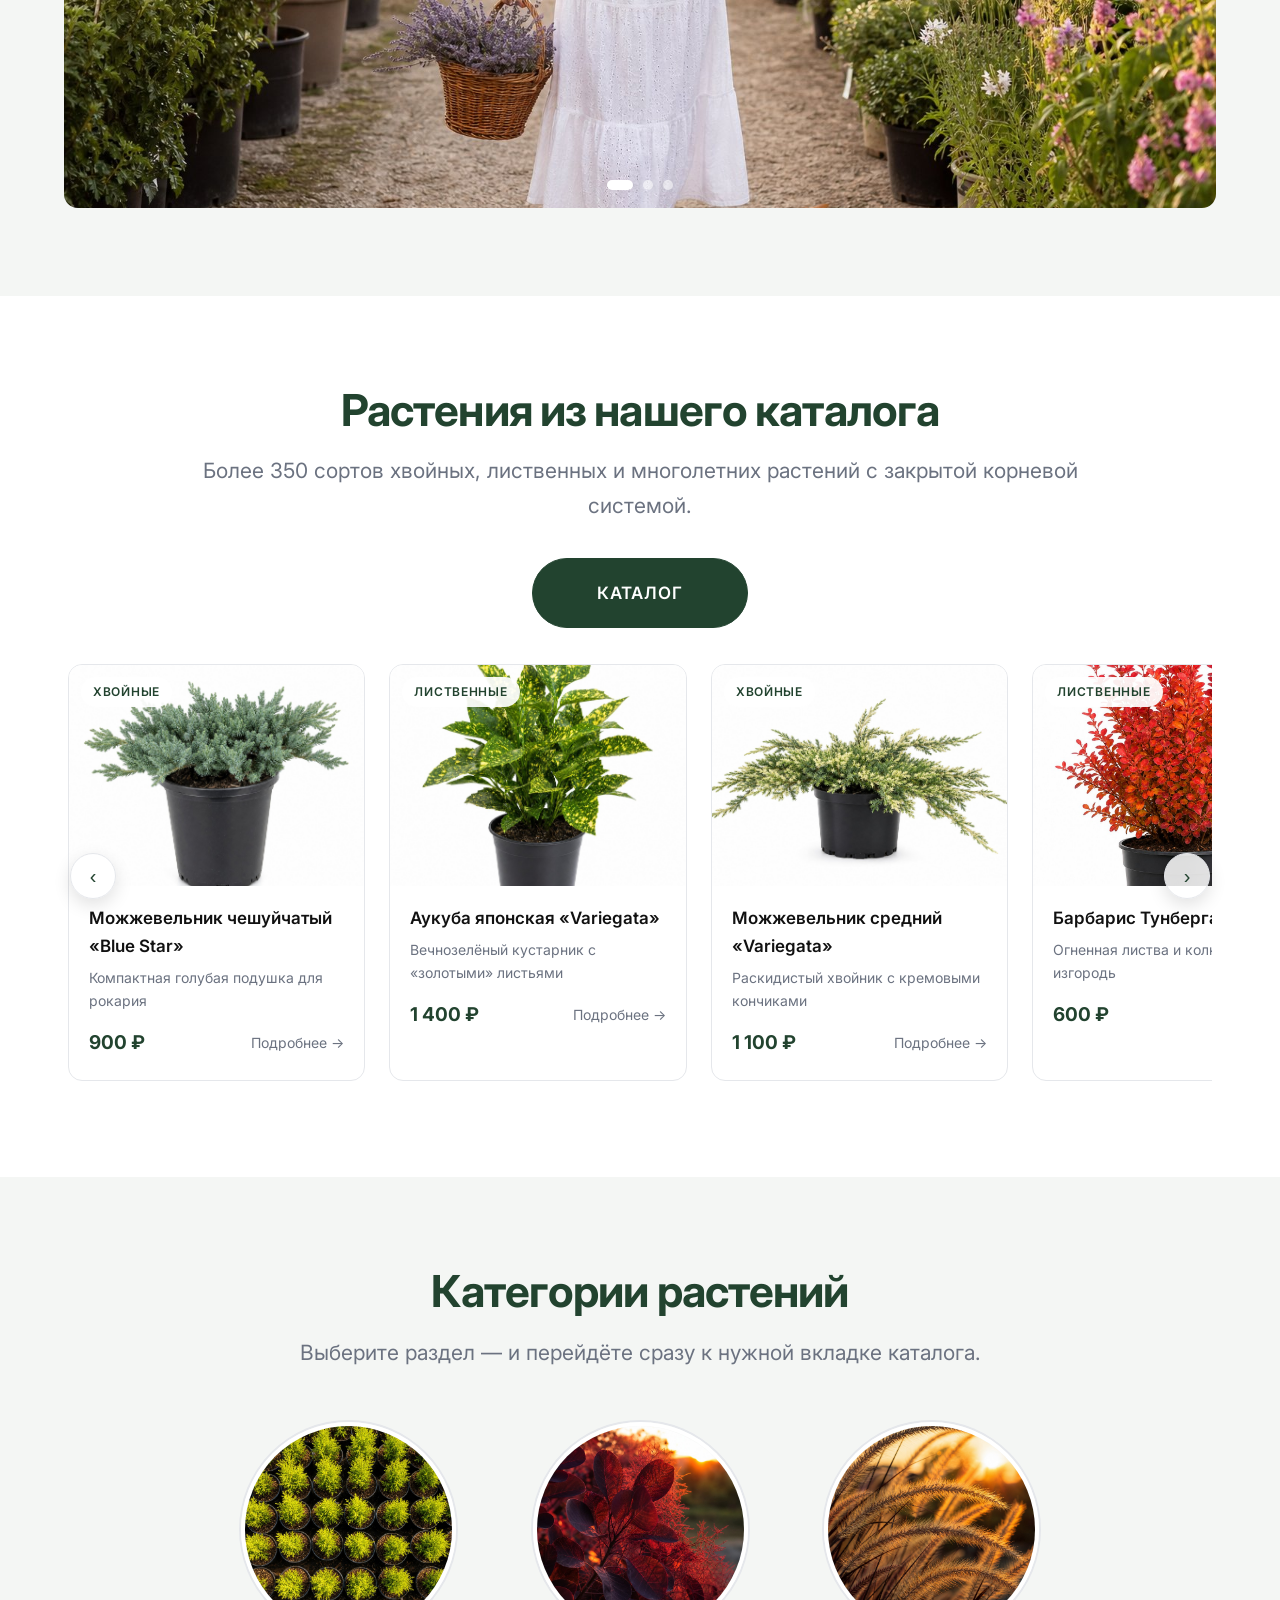
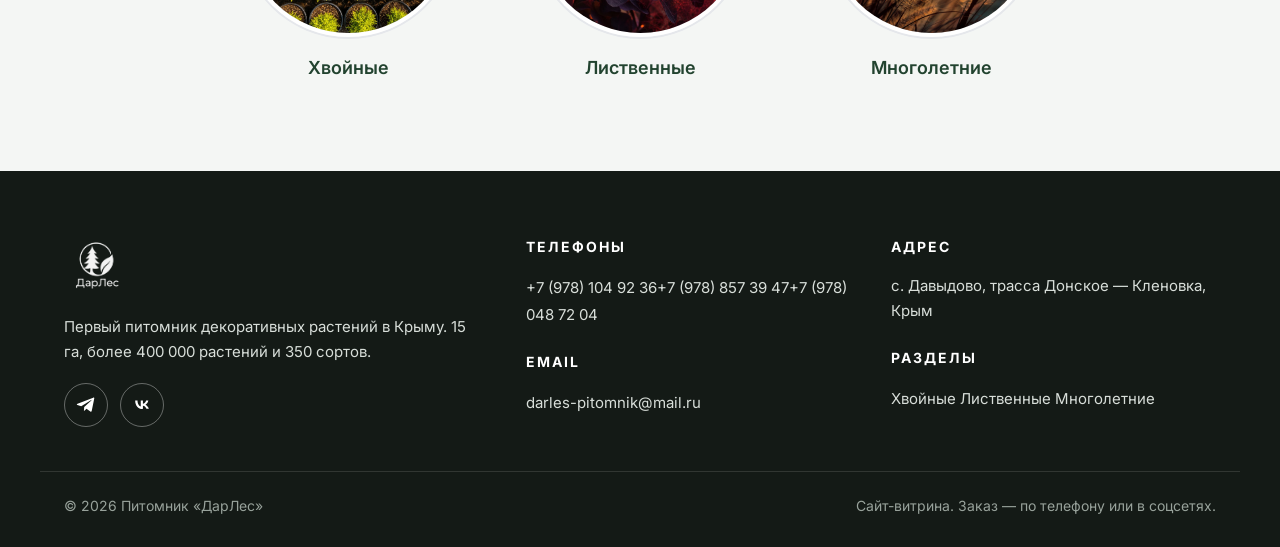
==== commit 9b5c9c2f: "Проверка по ТЗ: реальные фото каталога 13-22, мобильное меню, стрелки карусели товаров, мелкие правк" ====
--- a/index.html
+++ b/index.html
@@ -147,6 +147,7 @@
   document.getElementById("ico-leaf").innerHTML = ICONS.leaf;
   document.getElementById("featured").innerHTML = PRODUCTS.slice(0, 8).map(cardHTML).join("");
   initHeroCarousel(document.getElementById("nurseryCarousel"), 5000);
+  initRowCarousel(document.querySelector(".row-carousel"), 4000);
 </script>
 </body>
 </html>
--- a/css/style.css
+++ b/css/style.css
@@ -47,7 +47,13 @@
 .phones__list a:hover{background:var(--gray-light);color:var(--green)}
 .mail{color:var(--gray)}
 .mail:hover{color:var(--green)}
-.burger{display:none;background:none;border:0;font-size:24px;color:var(--green);cursor:pointer}
+.burger{display:none;background:none;border:0;padding:6px;cursor:pointer;color:var(--green)}
+.burger svg{width:26px;height:26px;fill:currentColor}
+.drawer{position:fixed;inset:64px 0 auto 0;background:#fff;border-bottom:1px solid var(--line);
+  box-shadow:0 18px 30px rgba(0,0,0,.08);padding:18px 24px 26px;display:none;z-index:55}
+.drawer.open{display:block}
+.drawer a{display:block;padding:12px 0;border-bottom:1px solid var(--line);color:var(--black)}
+.drawer a:last-child{border-bottom:0}
 
 /* ---------- HERO ---------- */
 .hero{position:relative;height:min(84vh,760px);display:flex;align-items:center;justify-content:center;overflow:hidden}
@@ -93,7 +99,14 @@
 .carousel__arrow--prev{left:16px}
 .carousel__arrow--next{right:16px}
 
-.row-carousel{position:relative;margin-top:36px}
+.row-carousel{position:relative;margin-top:36px;padding:0 4px}
+.row-carousel .carousel__arrow{z-index:5;box-shadow:0 6px 18px rgba(0,0,0,.12);border:1px solid var(--line)}
+.row-carousel .carousel__arrow--prev{left:-18px}
+.row-carousel .carousel__arrow--next{right:-18px}
+@media(max-width:1280px){
+  .row-carousel .carousel__arrow--prev{left:6px}
+  .row-carousel .carousel__arrow--next{right:6px}
+}
 .row-carousel__track{display:flex;gap:24px;overflow-x:auto;scroll-snap-type:x mandatory;scroll-behavior:smooth;padding-bottom:8px;scrollbar-width:none}
 .row-carousel__track::-webkit-scrollbar{display:none}
 .row-carousel__track > *{flex:0 0 clamp(240px,26%,300px);scroll-snap-align:start}
@@ -107,7 +120,7 @@
 .btn--ghost:hover{background:var(--green);color:#fff}
 
 /* ---------- PRODUCT CARD ---------- */
-.card{display:block;background:#fff;border:1px solid var(--line);border-radius:var(--radius);overflow:hidden;transition:.25s}
+.card{display:block;text-align:left;background:#fff;border:1px solid var(--line);border-radius:var(--radius);overflow:hidden;transition:.25s}
 .card:hover{box-shadow:0 16px 40px rgba(17,17,17,.09);transform:translateY(-4px);border-color:#d7ded8}
 .card__img{position:relative;aspect-ratio:4/3;overflow:hidden;background:var(--gray-light)}
 .card__img img{width:100%;height:100%;object-fit:cover;transition:transform .5s}
@@ -179,6 +192,7 @@
 
 /* ---------- RESPONSIVE ---------- */
 @media(max-width:900px){
+  .burger{display:block}
   .about__grid,.product,.footer__grid{grid-template-columns:1fr}
   .facts,.contact-card{grid-template-columns:1fr}
   .stats{grid-template-columns:1fr;gap:12px}
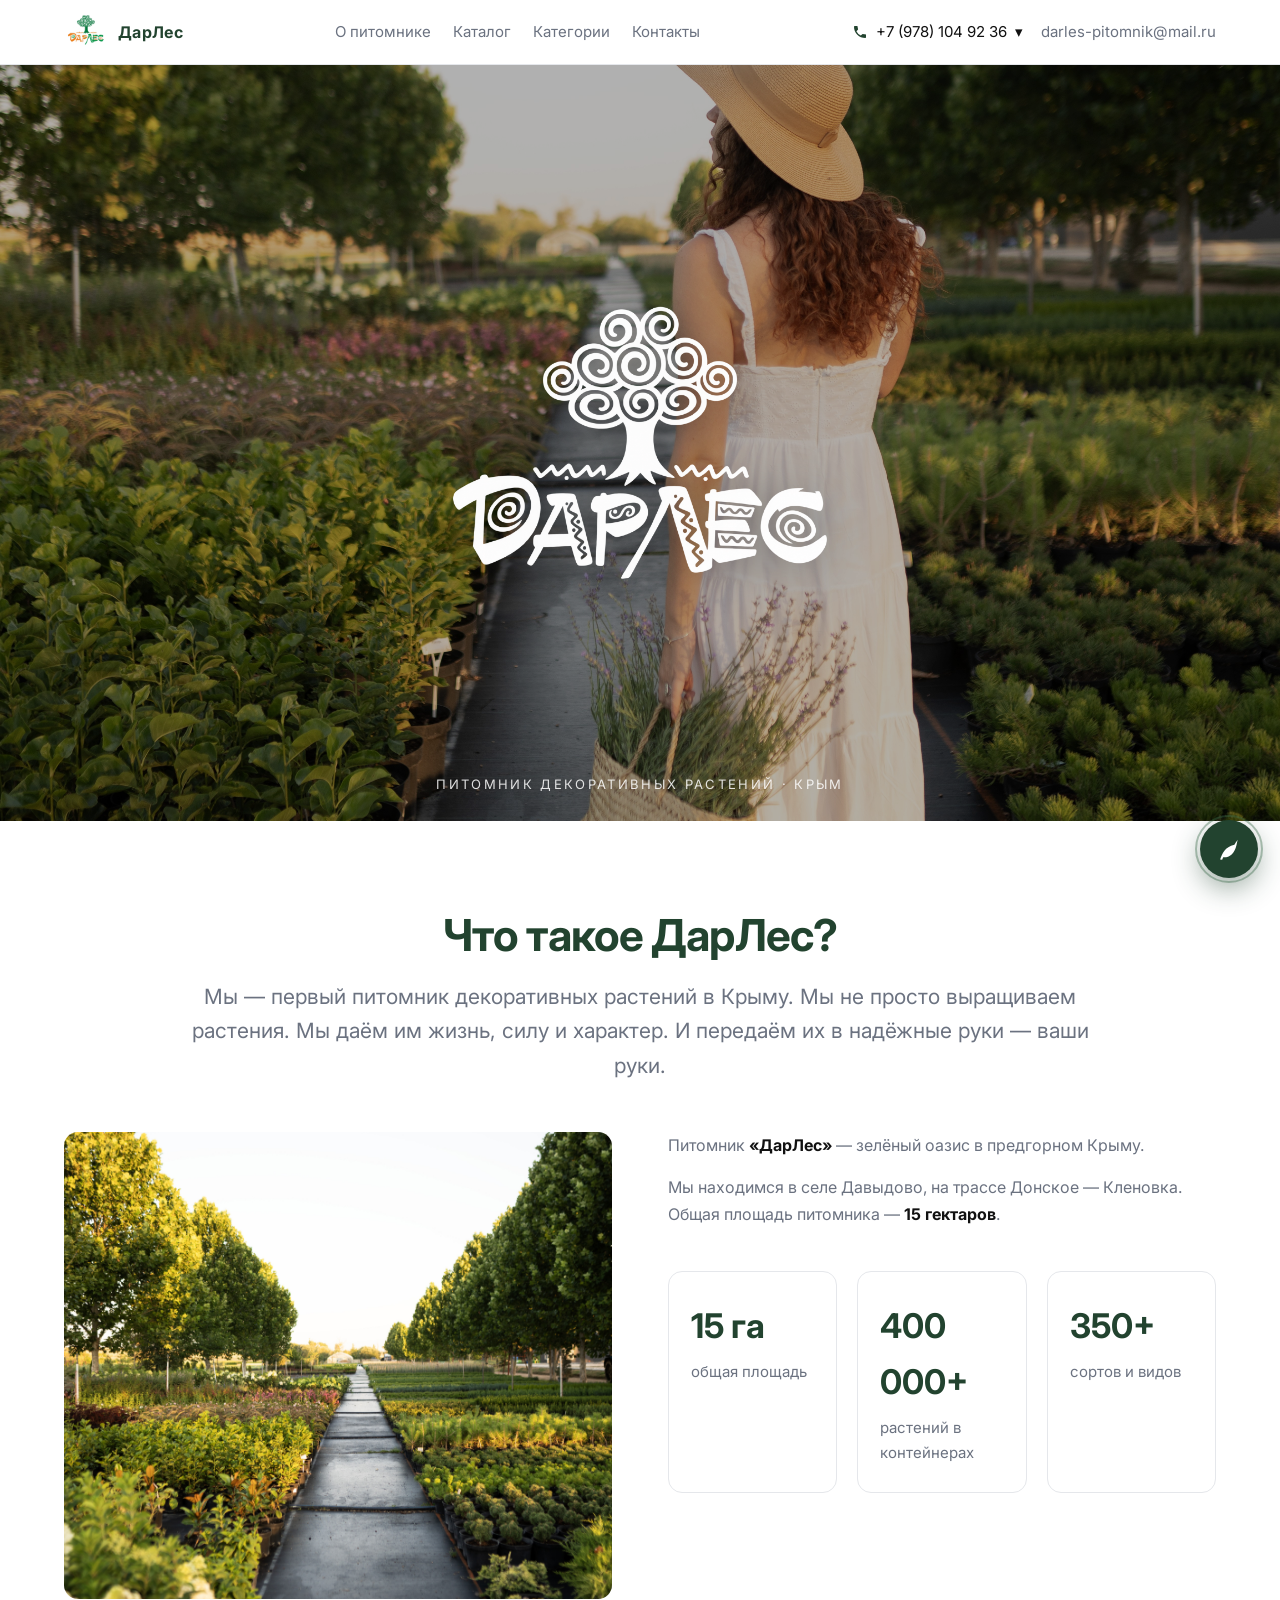
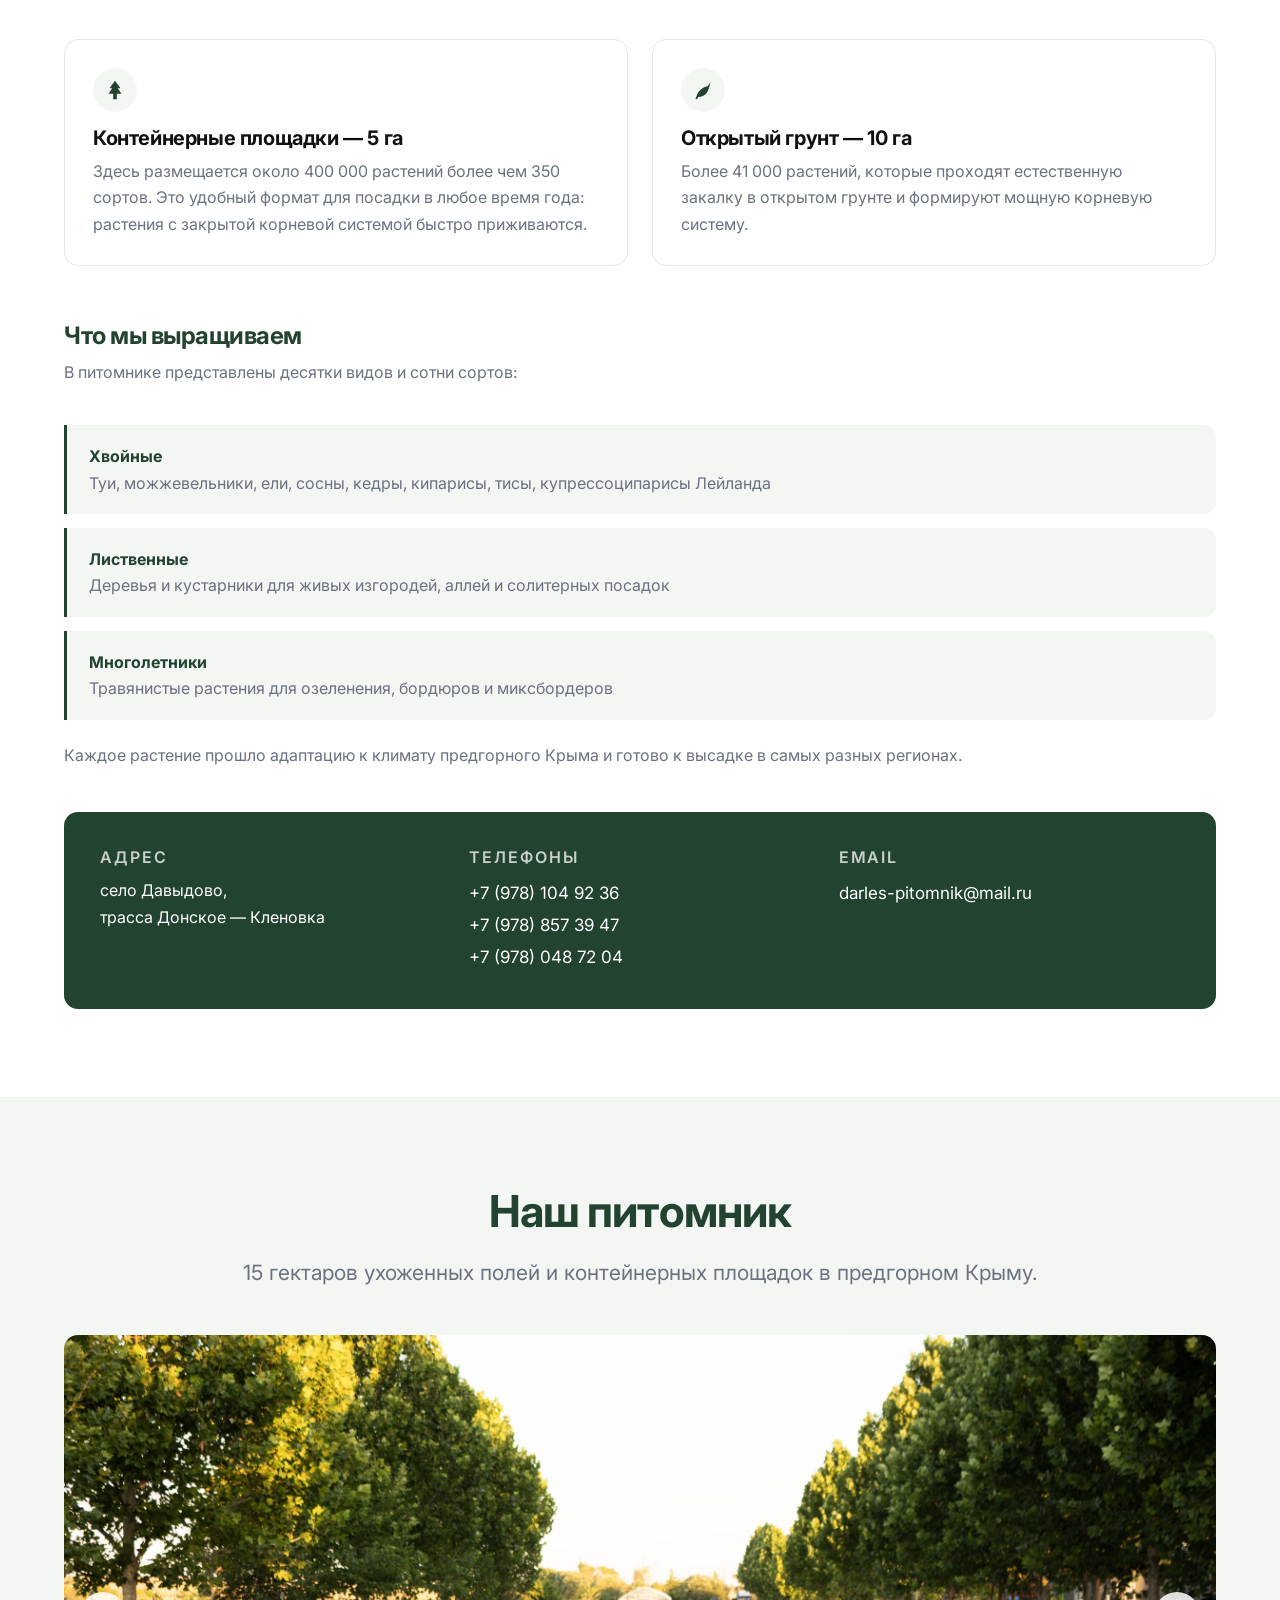
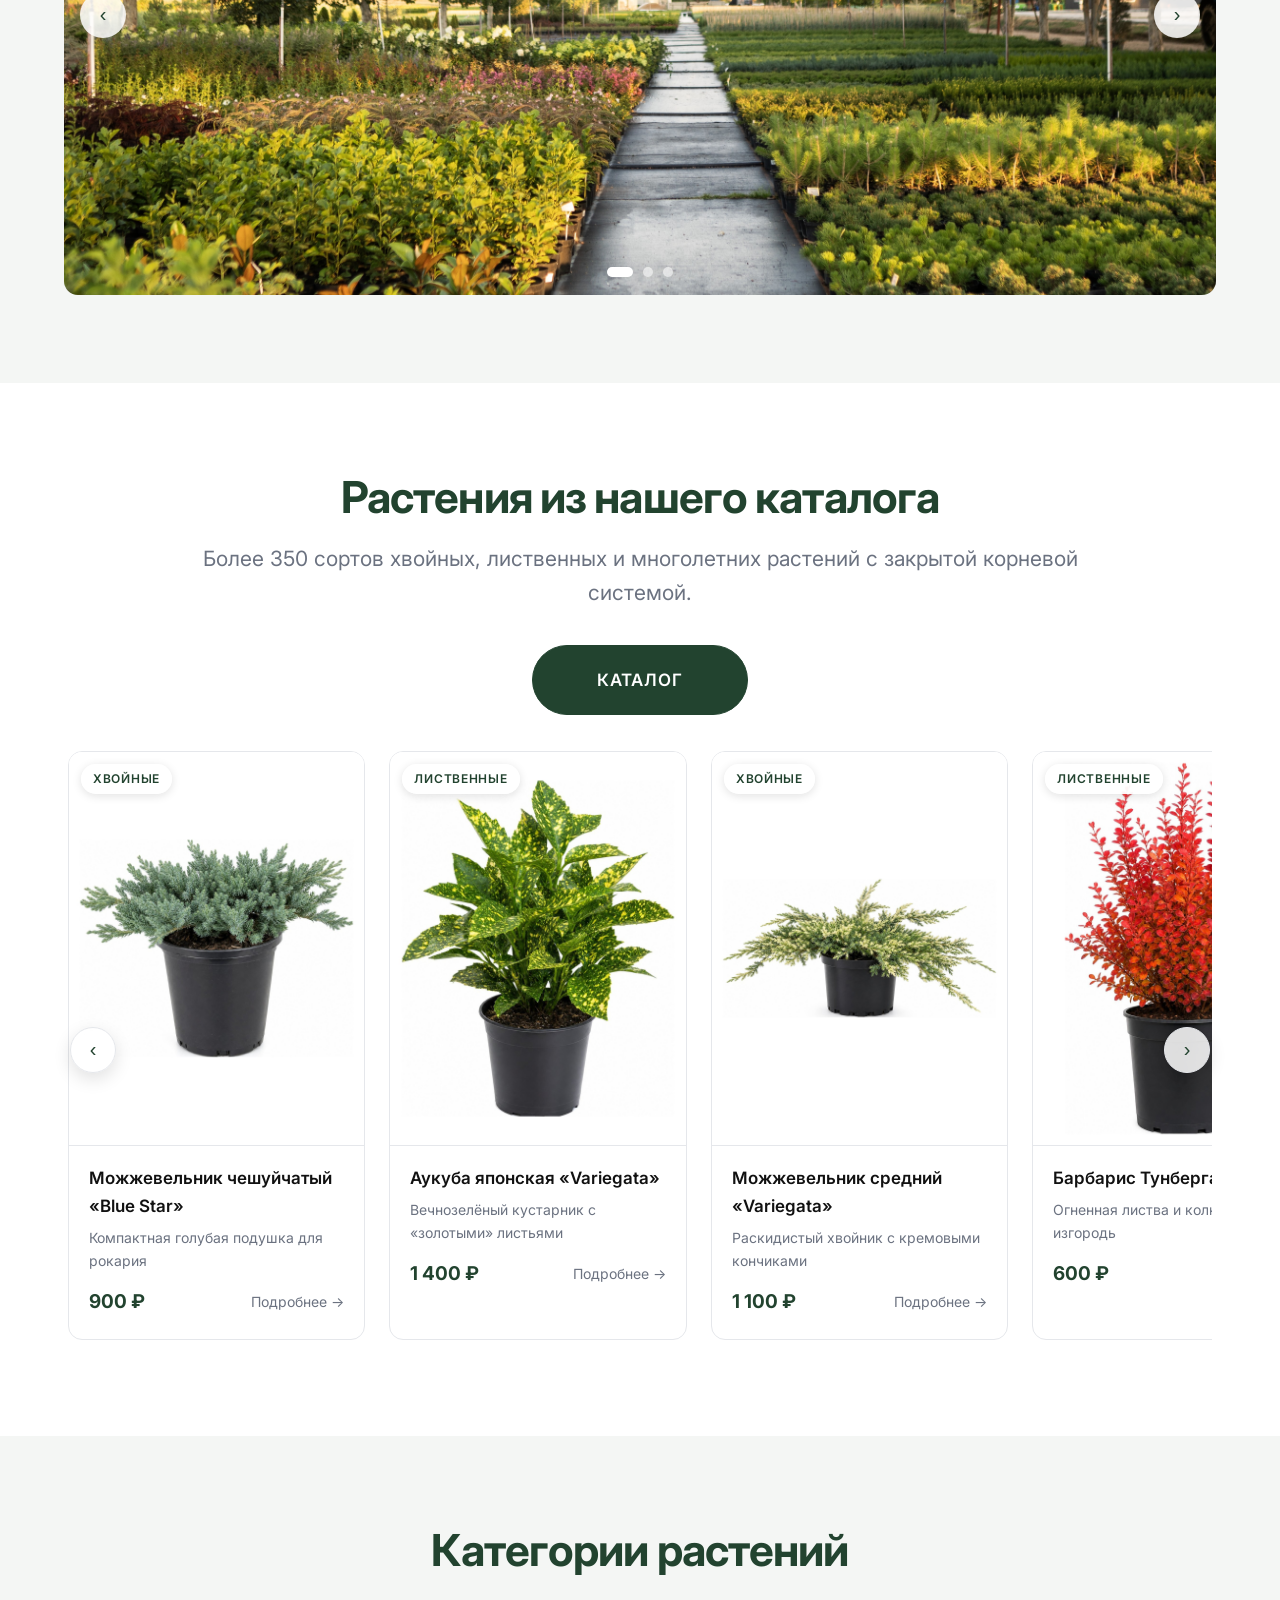
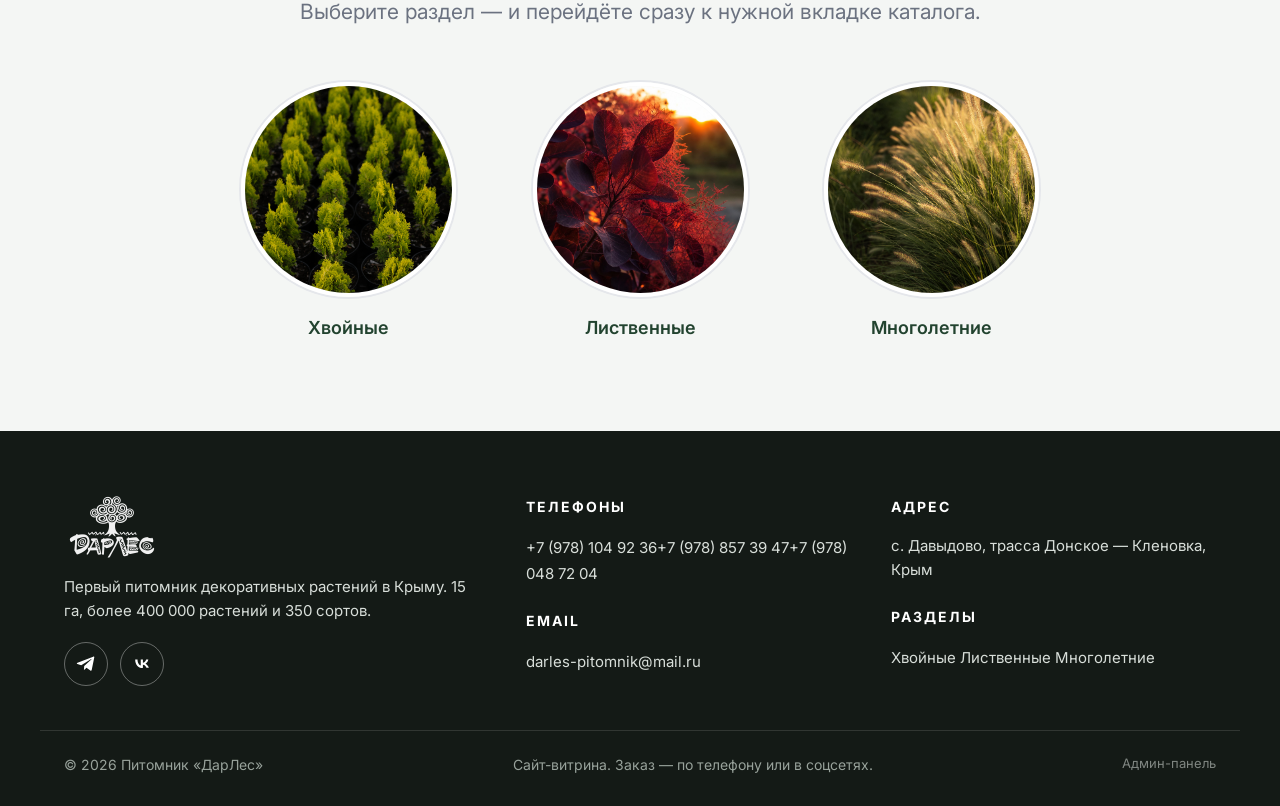
==== commit 1a547934: "Добавлены админ-панель и умный помощник по сайту Админ-панель (admin.html): - фото добавляется drag&" ====
--- a/index.html
+++ b/index.html
@@ -10,6 +10,7 @@
 <link rel="preconnect" href="https://fonts.gstatic.com" crossorigin>
 <link href="https://fonts.googleapis.com/css2?family=Inter:wght@400;500;600;700&display=swap" rel="stylesheet">
 <link rel="stylesheet" href="css/style.css">
+<link rel="stylesheet" href="css/assistant.css">
 </head>
 <body>
 
@@ -149,5 +150,6 @@
   initHeroCarousel(document.getElementById("nurseryCarousel"), 5000);
   initRowCarousel(document.querySelector(".row-carousel"), 4000);
 </script>
+<script src="js/assistant.js" defer></script>
 </body>
 </html>
--- a/css/style.css
+++ b/css/style.css
@@ -120,13 +120,16 @@
 .btn--ghost:hover{background:var(--green);color:#fff}
 
 /* ---------- PRODUCT CARD ---------- */
+/* Фото товаров — на белом фоне, поэтому рамка вертикальная 3:4,
+   а изображение вписывается целиком (contain) и никогда не обрезается */
 .card{display:block;text-align:left;background:#fff;border:1px solid var(--line);border-radius:var(--radius);overflow:hidden;transition:.25s}
 .card:hover{box-shadow:0 16px 40px rgba(17,17,17,.09);transform:translateY(-4px);border-color:#d7ded8}
-.card__img{position:relative;aspect-ratio:4/3;overflow:hidden;background:var(--gray-light)}
-.card__img img{width:100%;height:100%;object-fit:cover;transition:transform .5s}
+.card__img{position:relative;aspect-ratio:3/4;overflow:hidden;background:#fff;border-bottom:1px solid var(--line)}
+.card__img img{width:100%;height:100%;object-fit:contain;transition:transform .5s}
 .card:hover .card__img img{transform:scale(1.05)}
-.card__tag{position:absolute;top:12px;left:12px;background:rgba(255,255,255,.92);color:var(--green);font-size:12px;
-  padding:5px 12px;border-radius:999px;letter-spacing:.06em;text-transform:uppercase;font-weight:600}
+.card__tag{position:absolute;top:12px;left:12px;background:rgba(255,255,255,.94);color:var(--green);font-size:12px;
+  padding:5px 12px;border-radius:999px;letter-spacing:.06em;text-transform:uppercase;font-weight:600;
+  box-shadow:0 2px 10px rgba(17,17,17,.12)}
 .card__body{padding:18px 20px 22px}
 .card__name{font-weight:600;font-size:17px}
 .card__short{color:var(--gray);font-size:14px;margin-top:6px;min-height:20px}
@@ -157,15 +160,15 @@
 .toolbar input,.toolbar select{font:inherit;padding:12px 16px;border:1px solid var(--line);border-radius:999px;color:var(--black);background:#fff}
 .toolbar input{min-width:280px}
 .toolbar .count{color:var(--gray);font-size:14px}
-.grid{display:grid;grid-template-columns:repeat(auto-fill,minmax(270px,1fr));gap:28px;margin:34px 0 20px}
+.grid{display:grid;grid-template-columns:repeat(auto-fill,minmax(250px,1fr));gap:24px;margin:34px 0 20px}
 .empty{text-align:center;color:var(--gray);padding:70px 0}
 
 /* ---------- PRODUCT PAGE ---------- */
 .product{display:grid;grid-template-columns:1.1fr 1fr;gap:56px;padding:48px 0 20px}
-.gallery__main{border-radius:var(--radius);overflow:hidden;border:1px solid var(--line);background:var(--gray-light)}
-.gallery__main img{width:100%;aspect-ratio:4/3;object-fit:cover}
+.gallery__main{border-radius:var(--radius);overflow:hidden;border:1px solid var(--line);background:#fff}
+.gallery__main img{width:100%;aspect-ratio:3/4;object-fit:contain}
 .gallery__thumbs{display:flex;gap:12px;margin-top:12px;flex-wrap:wrap}
-.gallery__thumbs img{width:88px;height:66px;object-fit:cover;border-radius:8px;border:2px solid transparent;cursor:pointer}
+.gallery__thumbs img{width:72px;height:96px;object-fit:contain;background:#fff;border-radius:8px;border:2px solid transparent;cursor:pointer}
 .gallery__thumbs img.active{border-color:var(--green)}
 .product__cat{color:var(--gray);text-transform:uppercase;letter-spacing:.14em;font-size:13px}
 .product__title{font-size:clamp(28px,3.4vw,40px);margin:10px 0 14px}
--- a/css/assistant.css
+++ b/css/assistant.css
@@ -0,0 +1,52 @@
+/* ===== ПОМОЩНИК (виджет) ===== */
+.ai-fab{position:fixed;right:22px;bottom:22px;z-index:120;width:58px;height:58px;border-radius:50%;
+  border:0;cursor:pointer;background:var(--green,#22432f);color:#fff;display:flex;align-items:center;justify-content:center;
+  box-shadow:0 10px 28px rgba(34,67,47,.45);transition:.25s}
+.ai-fab:hover{background:var(--green-soft,#3c6b4c);transform:translateY(-3px)}
+.ai-fab::after{content:"";position:absolute;inset:-5px;border-radius:50%;border:2px solid rgba(60,107,76,.4);animation:aiPulse 2.6s infinite}
+@keyframes aiPulse{0%{transform:scale(.9);opacity:.9}70%{transform:scale(1.25);opacity:0}100%{opacity:0}}
+
+.ai-box{position:fixed;right:22px;bottom:92px;z-index:121;width:min(380px,calc(100vw - 32px));
+  background:#fff;border:1px solid var(--line,#e5e7eb);border-radius:18px;overflow:hidden;
+  box-shadow:0 24px 60px rgba(17,17,17,.22);display:flex;flex-direction:column;
+  opacity:0;pointer-events:none;transform:translateY(14px) scale(.98);transition:.25s}
+.ai-box.open{opacity:1;pointer-events:auto;transform:none}
+@media(max-width:560px){.ai-box{bottom:86px}}
+
+.ai-head{display:flex;align-items:center;gap:12px;background:var(--green,#22432f);color:#fff;padding:14px 16px}
+.ai-head__ava{width:38px;height:38px;border-radius:50%;background:rgba(255,255,255,.14);display:flex;align-items:center;justify-content:center;font-size:19px}
+.ai-head b{font-size:15px;display:block}
+.ai-head span{font-size:12px;opacity:.75;display:block}
+.ai-x{margin-left:auto;background:none;border:0;color:#fff;opacity:.8;font-size:15px;cursor:pointer;padding:6px}
+.ai-x:hover{opacity:1}
+
+.ai-msgs{padding:16px 14px;display:flex;flex-direction:column;gap:10px;overflow-y:auto;
+  max-height:min(52vh,430px);min-height:180px;background:#fbfcfb;scrollbar-width:thin}
+.ai-msg{max-width:88%;font-size:14.5px;line-height:1.55;padding:11px 14px;border-radius:14px}
+.ai-msg--bot{background:#fff;border:1px solid var(--line,#e5e7eb);border-bottom-left-radius:4px;align-self:flex-start}
+.ai-msg--user{background:var(--green,#22432f);color:#fff;border-bottom-right-radius:4px;align-self:flex-end}
+.ai-msg a{color:var(--green,#22432f);font-weight:600;text-decoration:underline}
+
+.ai-cards{display:grid;grid-template-columns:1fr 1fr;gap:8px;margin-top:10px}
+.ai-card{display:flex;flex-direction:column;gap:4px;background:#fbfcfb;border:1px solid var(--line,#e5e7eb);
+  border-radius:10px;padding:8px;text-decoration:none;color:inherit;font-size:12.5px;transition:.2s}
+.ai-card:hover{border-color:var(--green,#22432f);box-shadow:0 6px 16px rgba(17,17,17,.08)}
+.ai-card img{width:100%;height:74px;object-fit:contain;background:#fff;border-radius:6px}
+.ai-card__n{font-weight:600;line-height:1.3;overflow:hidden;display:-webkit-box;-webkit-line-clamp:2;-webkit-box-orient:vertical}
+.ai-card__p{color:var(--green,#22432f);font-weight:700}
+.ai-card--wide{flex-direction:row;align-items:center;justify-content:center;font-size:14px;height:44px}
+.ai-more{margin-top:10px;font-size:13px}
+.ai-more a{font-weight:600}
+
+.ai-chips{display:flex;gap:8px;flex-wrap:wrap;padding:0 14px 10px;background:#fbfcfb}
+.ai-chips button{border:1px solid #c9d6cc;background:#fff;border-radius:999px;padding:7px 14px;
+  font:inherit;font-size:12.5px;cursor:pointer;color:var(--green,#22432f);font-weight:600;transition:.2s}
+.ai-chips button:hover{background:var(--green,#22432f);color:#fff;border-color:var(--green,#22432f)}
+
+.ai-inputrow{display:flex;gap:8px;padding:12px;border-top:1px solid var(--line,#e5e7eb);background:#fff}
+.ai-inputrow input{flex:1;font:inherit;font-size:14.5px;padding:11px 14px;border:1px solid var(--line,#e5e7eb);
+  border-radius:999px;outline:none;color:inherit}
+.ai-inputrow input:focus{border-color:var(--green,#22432f)}
+.ai-inputrow button{width:44px;height:44px;flex:0 0 44px;border-radius:50%;border:0;cursor:pointer;
+  background:var(--green,#22432f);color:#fff;display:flex;align-items:center;justify-content:center;transition:.2s}
+.ai-inputrow button:hover{background:var(--green-soft,#3c6b4c)}
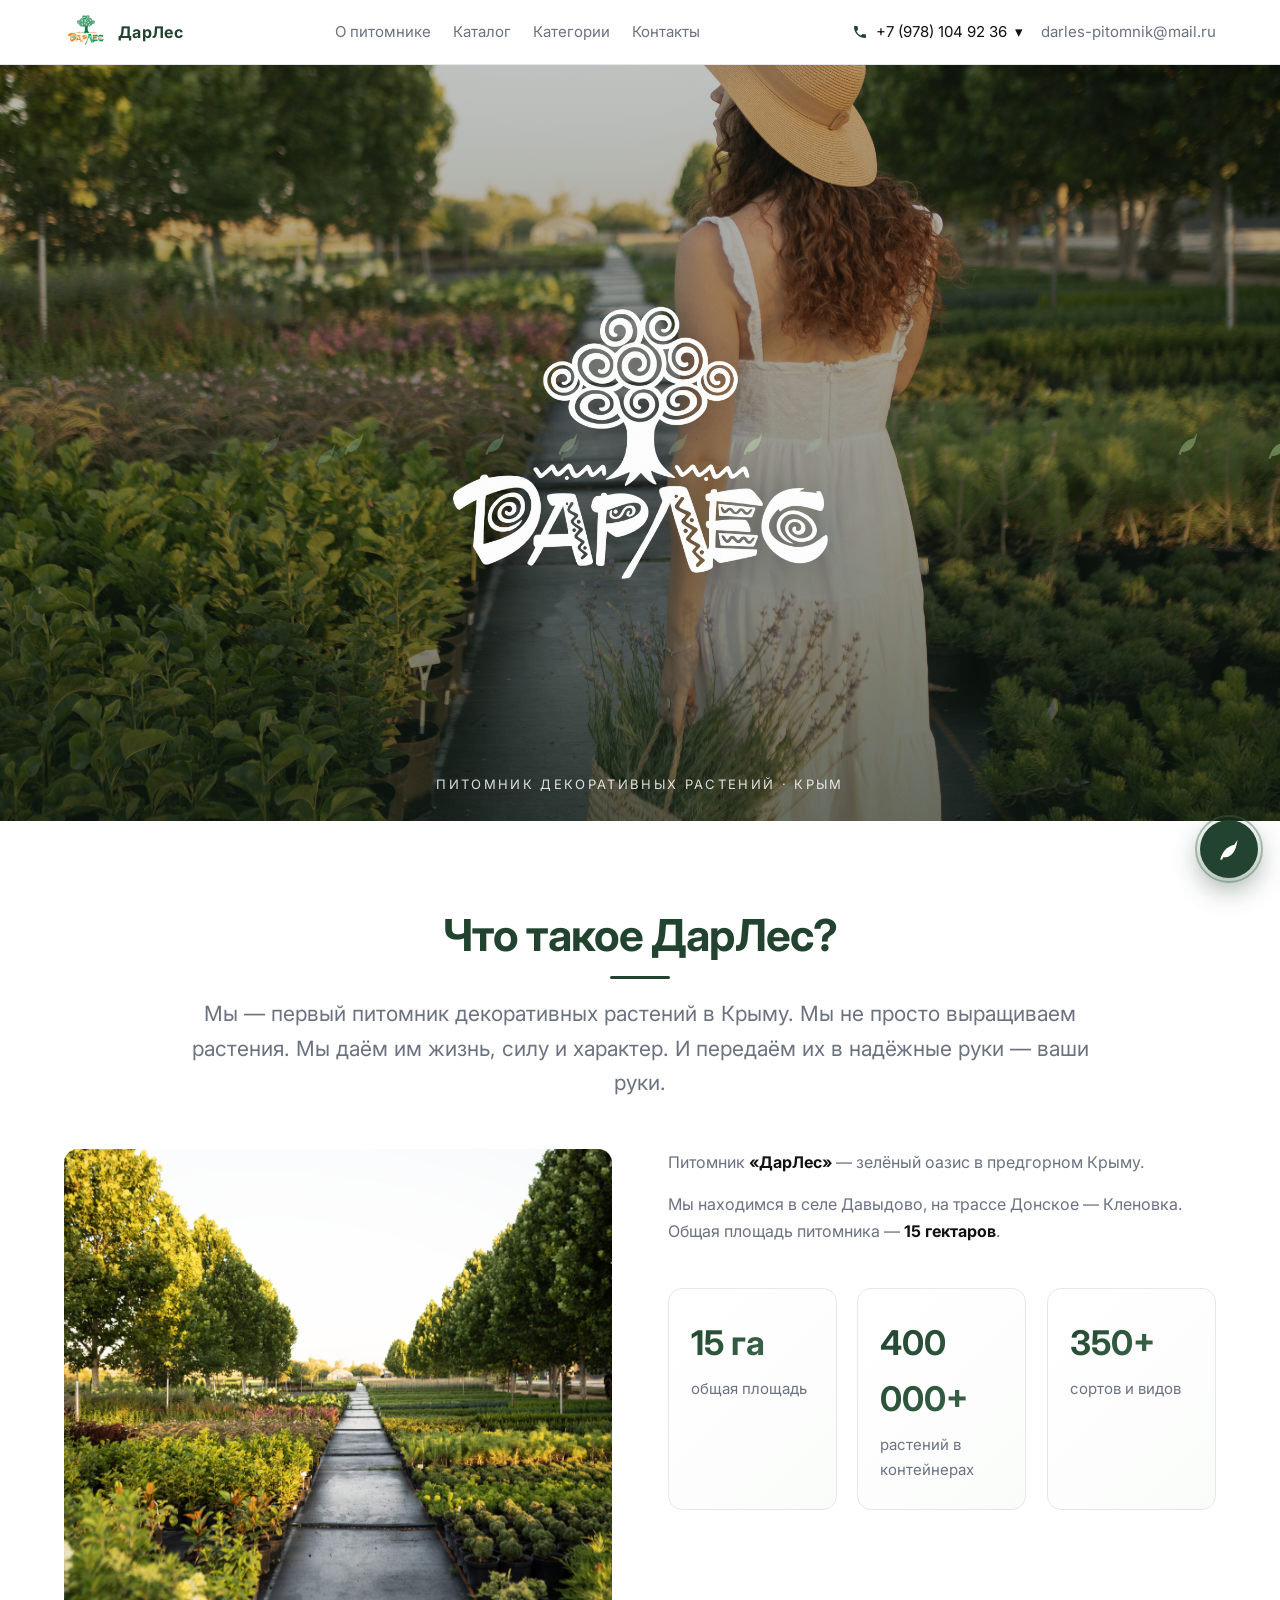
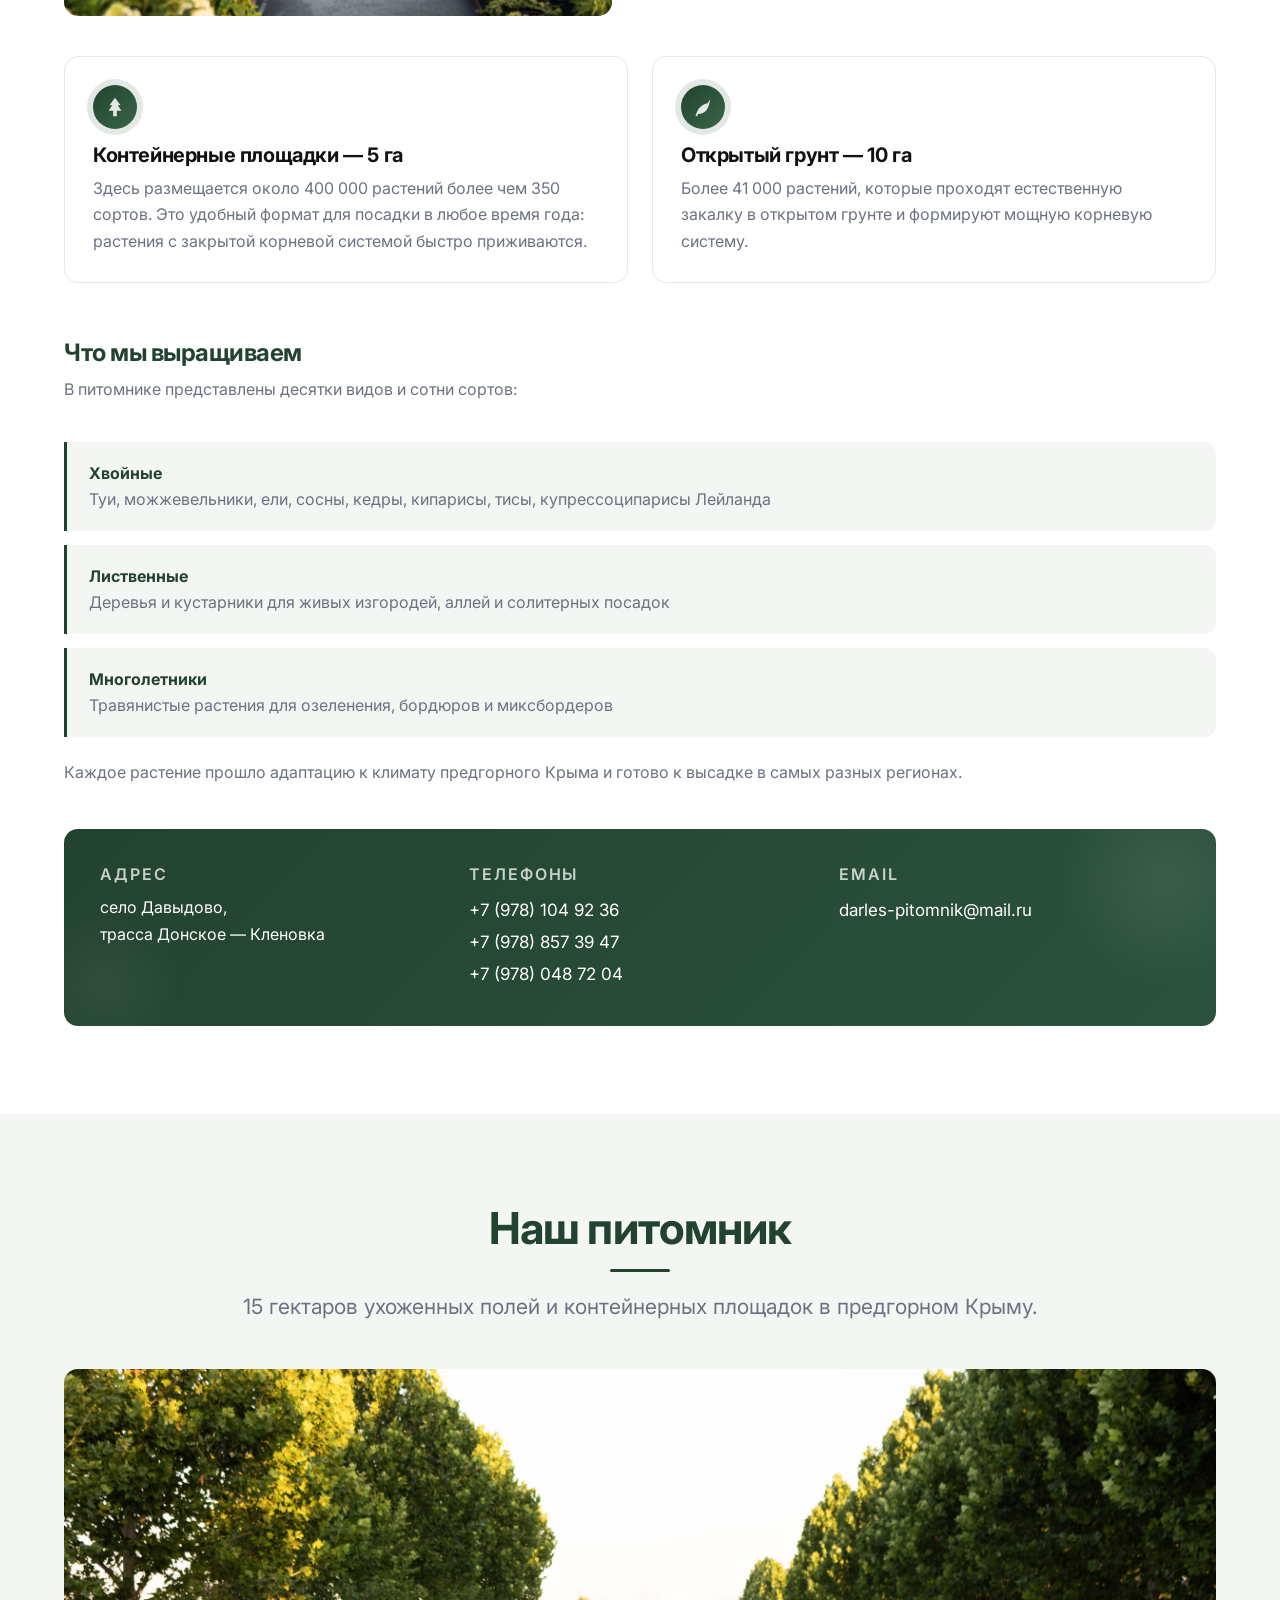
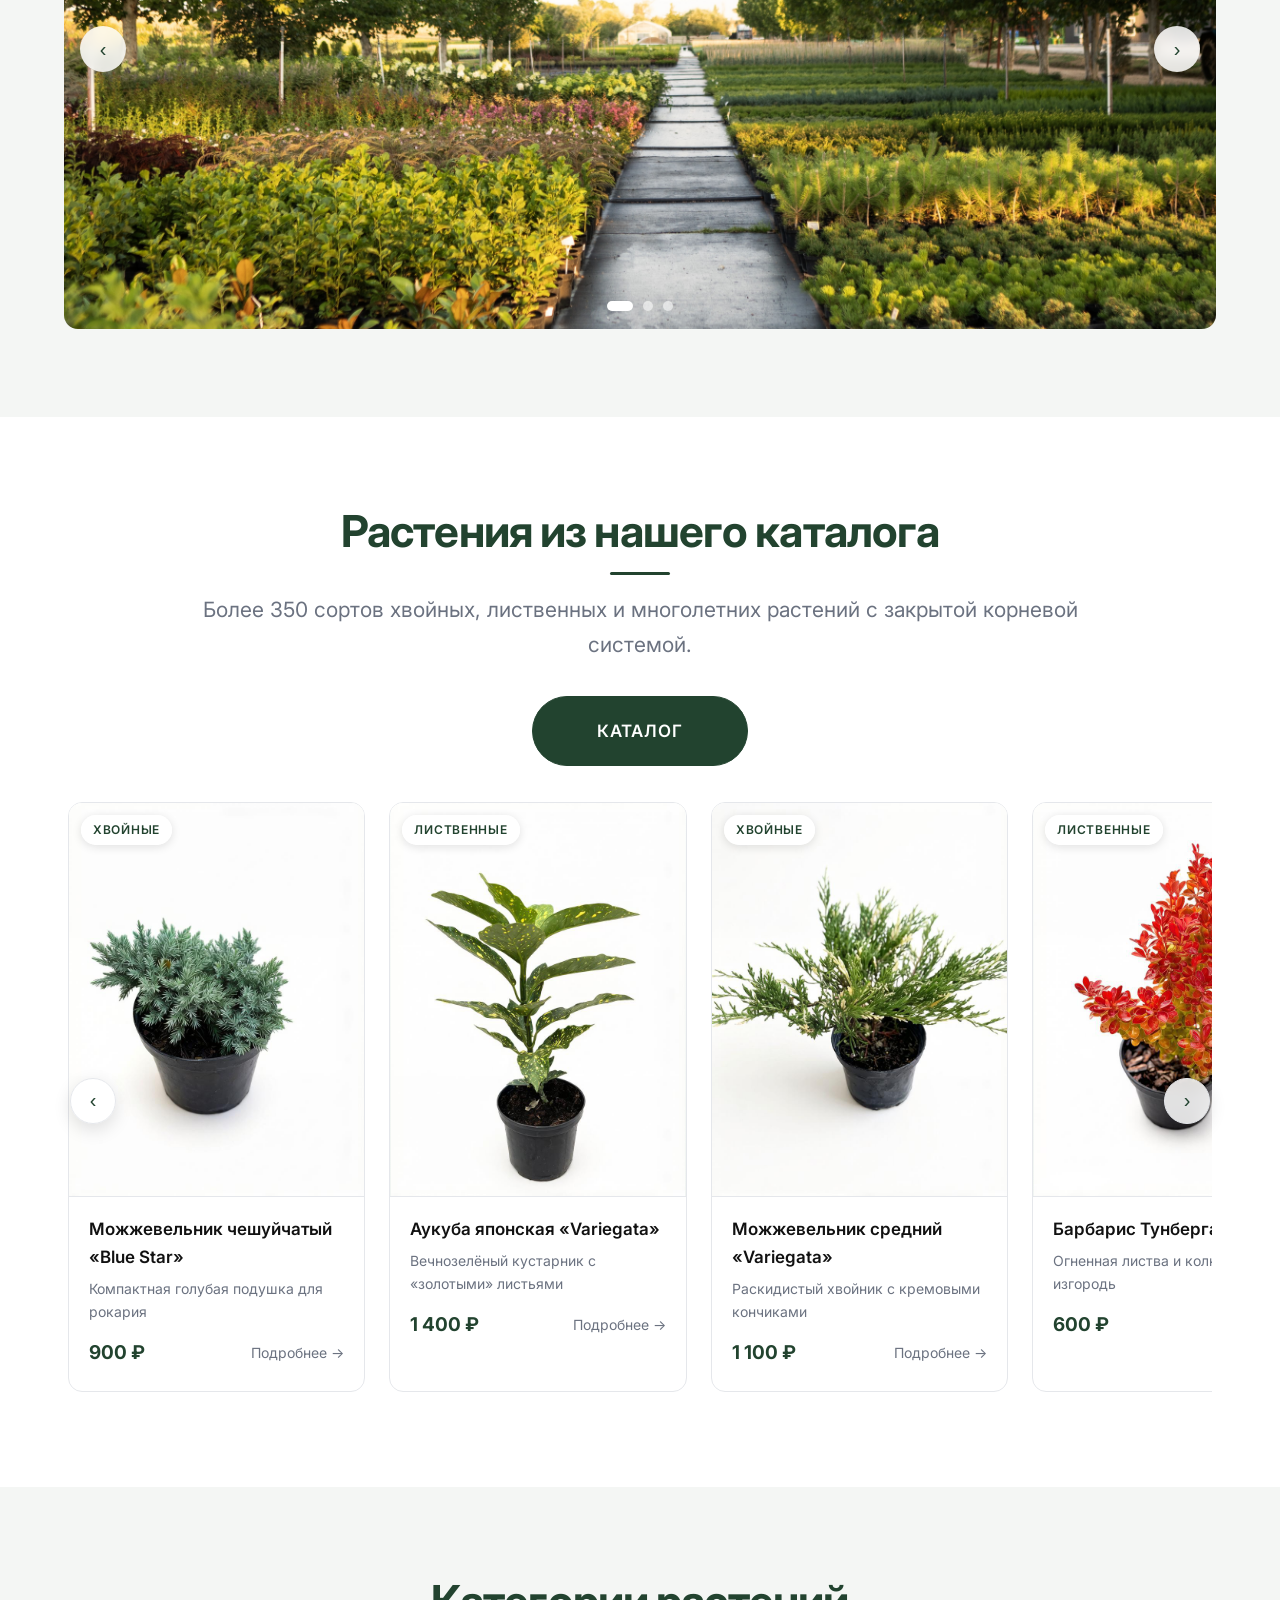
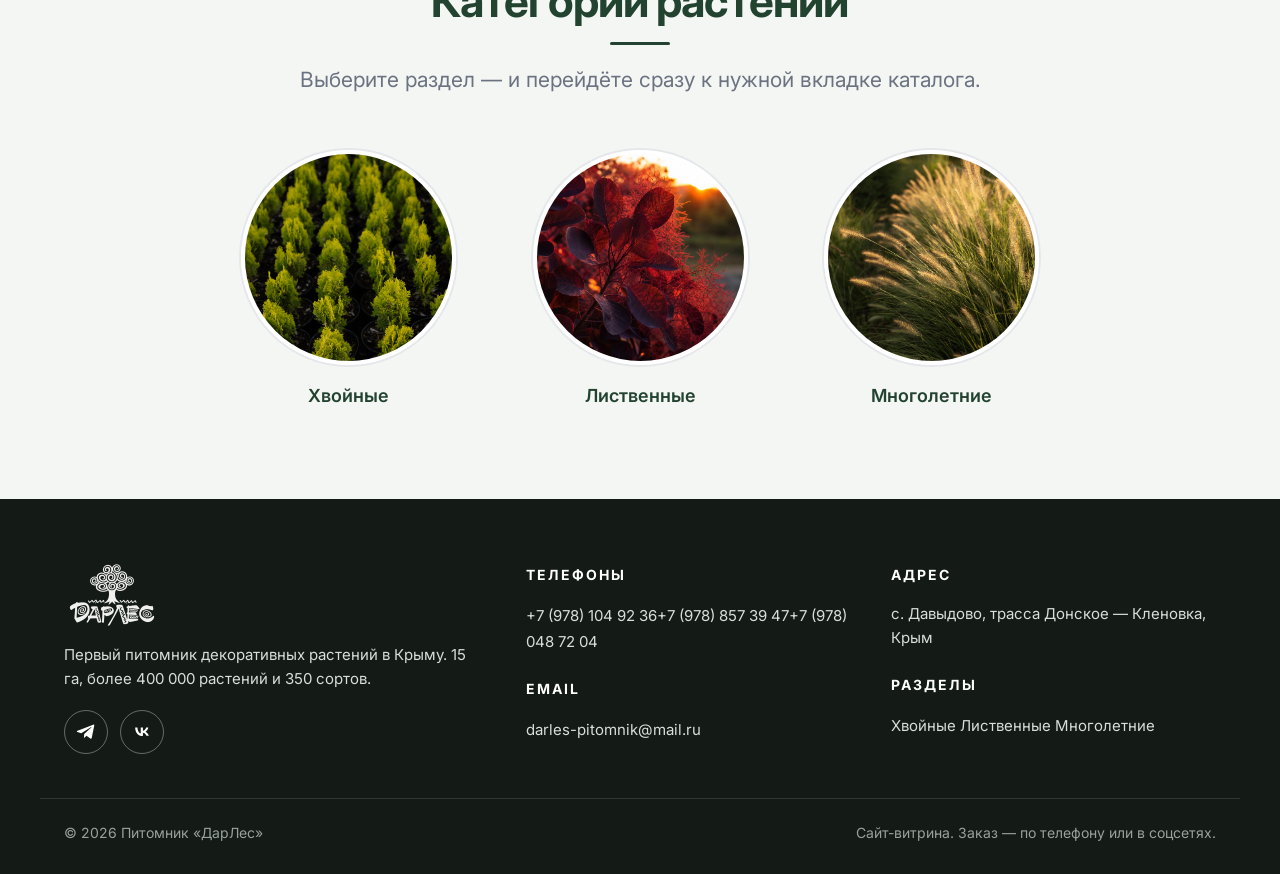
==== commit 489dc5cb: "Анимации и полировка интерфейса Новые анимации (элегантные, природные, не навязчивые): - Плавное поя" ====
--- a/index.html
+++ b/index.html
@@ -11,6 +11,7 @@
 <link href="https://fonts.googleapis.com/css2?family=Inter:wght@400;500;600;700&display=swap" rel="stylesheet">
 <link rel="stylesheet" href="css/style.css">
 <link rel="stylesheet" href="css/assistant.css">
+<link rel="stylesheet" href="css/animations.css">
 </head>
 <body>
 
@@ -141,6 +142,7 @@
 
 <script src="js/products.js"></script>
 <script src="js/site.js"></script>
+<script src="js/animations.js"></script>
 <script>
   renderHeader();
   renderFooter();
--- a/css/animations.css
+++ b/css/animations.css
@@ -0,0 +1,419 @@
+/* =====================================================================
+   АНІМАЦІИ И УЛУЧШЕНИЯ ИНТЕРФЕЙСА «ДарЛес»
+   Элегантные, природные, не навязчивые — в духе зелёного питомника.
+   ===================================================================== */
+
+/* --- Плавный скролл и стартовая анимация страницы --- */
+body{
+  animation: pageIn .7s ease-out;
+}
+@keyframes pageIn{
+  from{opacity:0; transform:translateY(6px)}
+  to{opacity:1; transform:none}
+}
+
+/* --- Улучшенный скроллбар в тон сайта --- */
+html{scrollbar-width:thin; scrollbar-color:var(--green-soft) var(--gray-light)}
+::-webkit-scrollbar{width:10px; height:10px}
+::-webkit-scrollbar-track{background:var(--gray-light)}
+::-webkit-scrollbar-thumb{background:#c3d0c5; border-radius:10px; border:2px solid var(--gray-light)}
+::-webkit-scrollbar-thumb:hover{background:var(--green-soft)}
+
+/* selection (выделение текста) */
+::selection{background:rgba(60,107,76,.22); color:var(--green)}
+
+/* =====================================================================
+   HERO — параллакс, летающие листики, пульсация логотипа
+   ===================================================================== */
+.hero__bg{
+  transform:scale(1.06);
+  animation: heroKenBurns 20s ease-in-out infinite alternate;
+}
+@keyframes heroKenBurns{
+  from{transform:scale(1.04) translate(0,0)}
+  to{transform:scale(1.12) translate(-1%,-1%)}
+}
+.hero__bg::after{
+  background:linear-gradient(180deg,
+    rgba(15,28,20,.25) 0%,
+    rgba(15,28,20,.45) 60%,
+    rgba(15,28,20,.65) 100%);
+}
+.hero__logo{
+  animation: logoFloat 6s ease-in-out infinite, logoIn 1.2s .3s both cubic-bezier(.2,.8,.2,1);
+}
+@keyframes logoFloat{
+  0%,100%{transform:translateY(0)}
+  50%{transform:translateY(-10px)}
+}
+@keyframes logoIn{
+  from{opacity:0; transform:translateY(30px) scale(.95); filter:blur(6px)}
+  to{opacity:1; transform:none; filter:drop-shadow(0 6px 24px rgba(0,0,0,.35))}
+}
+.hero__scroll{
+  animation: scrollFade 1s 1.2s both, scrollBounce 2s 2s ease-in-out infinite;
+}
+@keyframes scrollBounce{
+  0%,100%{transform:translate(-50%,0)}
+  50%{transform:translate(-50%,8px)}
+}
+@keyframes scrollFade{
+  from{opacity:0}
+  to{opacity:.85}
+}
+
+/* Летающие листики на фоне hero */
+.leaf{
+  position:absolute;
+  width:28px; height:28px;
+  opacity:.5;
+  animation: leafFall linear infinite;
+  pointer-events:none;
+  z-index:1;
+}
+.hero__logo{position:relative; z-index:2}
+@keyframes leafFall{
+  0%{transform:translateY(-10vh) translateX(0) rotate(0deg); opacity:0}
+  10%{opacity:.55}
+  90%{opacity:.4}
+  100%{transform:translateY(110vh) translateX(var(--drift,80px)) rotate(720deg); opacity:0}
+}
+
+/* =====================================================================
+   TOPBAR — улучшенная тень при скролле
+   ===================================================================== */
+.topbar{
+  transition:box-shadow .3s, background .3s, backdrop-filter .3s;
+  backdrop-filter:saturate(180%) blur(0px);
+}
+.topbar.scrolled{
+  box-shadow:0 6px 24px rgba(34,67,47,.08);
+  backdrop-filter:saturate(180%) blur(10px);
+  background:rgba(255,255,255,.92);
+}
+.topbar__logo img{transition:transform .5s}
+.topbar__logo:hover img{transform:rotate(-6deg) scale(1.06)}
+.topbar__nav a{position:relative; padding:4px 0; transition:color .25s}
+.topbar__nav a::after{
+  content:""; position:absolute; left:0; right:0; bottom:-2px;
+  height:2px; background:var(--green); border-radius:2px;
+  transform:scaleX(0); transform-origin:center;
+  transition:transform .3s cubic-bezier(.4,0,.2,1);
+}
+.topbar__nav a:hover::after{transform:scaleX(1)}
+
+/* =====================================================================
+   ПОЯВЛЕНИЕ ЭЛЕМЕНТОВ ПРИ ПРОКРУТКЕ (reveal)
+   ===================================================================== */
+.reveal{
+  opacity:0;
+  transform:translateY(30px);
+  transition:opacity .8s cubic-bezier(.2,.8,.2,1), transform .8s cubic-bezier(.2,.8,.2,1);
+  will-change:opacity, transform;
+}
+.reveal.reveal--left{transform:translateX(-36px)}
+.reveal.reveal--right{transform:translateX(36px)}
+.reveal.reveal--scale{transform:scale(.94); opacity:0}
+.reveal.in-view{
+  opacity:1;
+  transform:none;
+}
+
+/* Задержки для красивой последовательности */
+.reveal:nth-child(2){transition-delay:.08s}
+.reveal:nth-child(3){transition-delay:.16s}
+.reveal:nth-child(4){transition-delay:.24s}
+.reveal:nth-child(5){transition-delay:.32s}
+.reveal:nth-child(6){transition-delay:.4s}
+
+/* =====================================================================
+   КНОПКИ — эффект "shine" (блик при наведении) + пульсация главной CTA
+   ===================================================================== */
+.btn{
+  position:relative;
+  overflow:hidden;
+  isolation:isolate;
+  transition:background .25s, border-color .25s, transform .2s, box-shadow .25s;
+  box-shadow:0 4px 14px rgba(34,67,47,.0);
+}
+.btn::before{
+  content:"";
+  position:absolute;
+  top:0; left:-100%;
+  width:60%; height:100%;
+  background:linear-gradient(90deg, transparent, rgba(255,255,255,.28), transparent);
+  transform:skewX(-20deg);
+  transition:left .6s ease;
+  z-index:-1;
+}
+.btn:hover::before{left:120%}
+.btn:hover{
+  box-shadow:0 10px 28px rgba(34,67,47,.22);
+  transform:translateY(-2px);
+}
+.btn:active{transform:translateY(0); box-shadow:0 3px 10px rgba(34,67,47,.18)}
+
+/* Пульсация главной кнопки на Hero */
+.hero + .section .btn--big,
+.section .btn--big{
+  animation: btnPulse 2.5s ease-in-out infinite;
+}
+@keyframes btnPulse{
+  0%,100%{box-shadow:0 8px 22px rgba(34,67,47,.2), 0 0 0 0 rgba(60,107,76,.45)}
+  50%{box-shadow:0 8px 22px rgba(34,67,47,.2), 0 0 0 14px rgba(60,107,76,0)}
+}
+
+/* =====================================================================
+   КАРТОЧКИ ТОВАРОВ — плавное масштабирование, тень
+   ===================================================================== */
+.card{transition:transform .35s cubic-bezier(.2,.8,.2,1), box-shadow .35s, border-color .35s}
+.card:hover{
+  box-shadow:0 22px 48px rgba(34,67,47,.12);
+  transform:translateY(-7px);
+  border-color:var(--green-soft);
+}
+.card__img{background:linear-gradient(180deg,#fbfdfb 0%,#f1f5f2 100%)}
+.card__img img{transition:transform .7s cubic-bezier(.2,.8,.2,1), filter .5s}
+.card:hover .card__img img{transform:scale(1.08); filter:saturate(1.1)}
+.card__more{transition:transform .25s, color .25s}
+.card:hover .card__more{color:var(--green); transform:translateX(4px)}
+.card__tag{backdrop-filter:blur(6px)}
+
+/* =====================================================================
+   КРУГЛЫЕ КАТЕГОРИИ — лёгкий эффект увеличения + блик
+   ===================================================================== */
+.circle__img{
+  position:relative;
+  overflow:hidden;
+  transition:box-shadow .35s, transform .35s cubic-bezier(.2,.8,.2,1);
+}
+.circle__img::after{
+  content:""; position:absolute; inset:0;
+  background:radial-gradient(circle at 30% 30%, rgba(255,255,255,.3), transparent 60%);
+  opacity:0; transition:opacity .4s;
+}
+.circle:hover .circle__img{box-shadow:0 14px 32px rgba(34,67,47,.2); transform:translateY(-8px) scale(1.03)}
+.circle:hover .circle__img::after{opacity:1}
+.circle__label{transition:color .25s, transform .25s}
+.circle:hover .circle__label{color:var(--green-soft); transform:scale(1.04)}
+
+/* =====================================================================
+   СТАТИСТИКА — анимированные цифры
+   ===================================================================== */
+.stat{
+  transition:transform .3s, box-shadow .3s, border-color .3s;
+  background:linear-gradient(135deg, #fff 0%, #fafcfa 100%);
+}
+.stat:hover{
+  transform:translateY(-4px);
+  box-shadow:0 14px 30px rgba(34,67,47,.08);
+  border-color:var(--green-soft);
+}
+.stat__num{
+  background:linear-gradient(135deg, var(--green) 0%, var(--green-soft) 100%);
+  -webkit-background-clip:text;
+  background-clip:text;
+  -webkit-text-fill-color:transparent;
+  display:inline-block;
+}
+
+/* =====================================================================
+   FACT-КАРТОЧКИ — иконки с мягким пульсом
+   ===================================================================== */
+.fact{transition:transform .3s, box-shadow .3s, border-color .3s}
+.fact:hover{transform:translateY(-3px); box-shadow:0 14px 30px rgba(34,67,47,.07); border-color:var(--green-soft)}
+.fact__ico{
+  position:relative;
+  background:linear-gradient(135deg, var(--green) 0%, var(--green-soft) 100%);
+}
+.fact__ico svg{fill:#fff}
+.fact__ico::before{
+  content:""; position:absolute; inset:-6px;
+  border-radius:50%;
+  background:var(--green); opacity:.12;
+  animation: icoPulse 2.4s ease-out infinite;
+}
+@keyframes icoPulse{
+  0%{transform:scale(.8); opacity:.2}
+  100%{transform:scale(1.6); opacity:0}
+}
+
+/* =====================================================================
+   КАРУСЕЛИ — улучшенные стрелки
+   ===================================================================== */
+.carousel__arrow{
+  transition:transform .3s, background .25s, opacity .25s;
+  backdrop-filter:blur(6px);
+}
+.carousel__arrow:hover{transform:translateY(-50%) scale(1.1); background:#fff}
+.carousel__arrow--prev:hover{transform:translateY(-50%) scale(1.1) rotate(-5deg)}
+.carousel__arrow--next:hover{transform:translateY(-50%) scale(1.1) rotate(5deg)}
+
+.dot{transition:all .3s}
+
+/* =====================================================================
+   КОНТАКТНАЯ КАРТОЧКА — мягкий градиент + сдвиг при наведении
+   ===================================================================== */
+.contact-card{
+  position:relative;
+  background:linear-gradient(135deg, var(--green) 0%, #2c5540 60%, var(--green-soft) 100%);
+  background-size:200% 200%;
+  animation: gradientShift 8s ease-in-out infinite alternate;
+  transition:transform .3s, box-shadow .3s;
+  overflow:hidden;
+}
+.contact-card::before{
+  content:"";
+  position:absolute;
+  right:-60px; top:-60px;
+  width:220px; height:220px;
+  border-radius:50%;
+  background:radial-gradient(circle, rgba(255,255,255,.08), transparent 70%);
+  pointer-events:none;
+}
+.contact-card::after{
+  content:"";
+  position:absolute;
+  left:-40px; bottom:-40px;
+  width:160px; height:160px;
+  border-radius:50%;
+  background:radial-gradient(circle, rgba(255,255,255,.06), transparent 70%);
+  pointer-events:none;
+}
+@keyframes gradientShift{
+  from{background-position:0% 50%}
+  to{background-position:100% 50%}
+}
+.contact-card:hover{
+  transform:translateY(-3px);
+  box-shadow:0 20px 48px rgba(34,67,47,.25);
+}
+.contact-card a{transition:opacity .2s, transform .2s}
+.contact-card a:hover{opacity:.85; transform:translateX(3px); text-decoration:none}
+
+/* =====================================================================
+   РАЗДЕЛИТЕЛЬ С ВОЛНОЙ (между секциями)
+   ===================================================================== */
+.section-divider{
+  display:block;
+  width:100%;
+  height:60px;
+  color:var(--gray-light);
+}
+.section--gray + .section .section-divider,
+.section + .section--gray .section-divider{
+  color:var(--gray-light);
+}
+
+/* =====================================================================
+   TABS — подчёркивание с анимацией
+   ===================================================================== */
+.tab{transition:all .25s; position:relative}
+.tab::after{content:""; position:absolute; bottom:-3px; left:50%; width:0; height:2px;
+  background:var(--green); border-radius:2px; transition:all .3s; transform:translateX(-50%)}
+.tab.active::after{width:60%}
+.tab:hover{transform:translateY(-2px)}
+
+/* =====================================================================
+   СТРАНИЦА ТОВАРА — плавное увеличение фото
+   ===================================================================== */
+.gallery__main img{transition:transform .6s, filter .4s}
+.gallery__main img:hover{transform:scale(1.04); filter:saturate(1.08)}
+.gallery__thumbs img{transition:all .25s}
+.gallery__thumbs img:hover{transform:translateY(-2px); border-color:var(--green-soft)}
+
+/* =====================================================================
+   FOOTER — более живые соц. иконки
+   ===================================================================== */
+.social{transition:transform .25s, background .25s, border-color .25s}
+.social:hover{transform:translateY(-4px) rotate(-6deg)}
+.footer a{transition:opacity .2s, color .2s}
+.footer a:hover{opacity:1; color:#fff}
+
+/* =====================================================================
+   KINDS (список видов растений)
+   ===================================================================== */
+.kind{transition:transform .3s, background .3s, border-color .3s}
+.kind:hover{transform:translateX(6px); background:#eef4ef; border-left-color:var(--green-soft)}
+
+/* =====================================================================
+   ПОЛЕ ПОИСКА в каталоге — focus-эффект
+   ===================================================================== */
+.toolbar input, .toolbar select{
+  transition:border-color .2s, box-shadow .2s, transform .2s;
+}
+.toolbar input:focus{
+  outline:none;
+  border-color:var(--green-soft);
+  box-shadow:0 0 0 4px rgba(60,107,76,.12);
+}
+
+/* =====================================================================
+   BACK-TO-TOP кнопка (создаётся через JS)
+   ===================================================================== */
+.to-top{
+  position:fixed; bottom:28px; right:28px; z-index:50;
+  width:52px; height:52px; border-radius:50%;
+  background:var(--green); color:#fff; border:0;
+  display:flex; align-items:center; justify-content:center;
+  cursor:pointer;
+  box-shadow:0 8px 22px rgba(34,67,47,.3);
+  opacity:0; transform:translateY(14px) scale(.8);
+  pointer-events:none;
+  transition:all .3s cubic-bezier(.2,.8,.2,1);
+  font-size:20px;
+}
+.to-top.show{opacity:1; transform:none; pointer-events:auto}
+.to-top:hover{background:var(--green-soft); transform:translateY(-4px) rotate(-8deg)}
+
+/* =====================================================================
+   СКЕЛЕТОН ПРИ ЗАГРУЗКЕ КАРТОЧЕК (небольшая фишка)
+   ===================================================================== */
+.skeleton-pulse{
+  background:linear-gradient(90deg, #f1f5f2 0%, #e7eee8 50%, #f1f5f2 100%);
+  background-size:200% 100%;
+  animation: skeletonShimmer 1.4s infinite;
+  border-radius:8px;
+}
+@keyframes skeletonShimmer{
+  0%{background-position:200% 0}
+  100%{background-position:-200% 0}
+}
+
+/* =====================================================================
+   МЕЛКИЕ УЛУЧШЕНИЯ
+   ===================================================================== */
+/* Плавное выделение при переходе по якорю */
+:target{animation: targetHighlight 1.5s ease-out}
+@keyframes targetHighlight{
+  0%{box-shadow:0 0 0 0 rgba(60,107,76,.3); border-radius:var(--radius)}
+  100%{box-shadow:0 0 0 20px rgba(60,107,76,0); border-radius:var(--radius)}
+}
+
+/* Заголовки секций с подчёркиванием по центру */
+.section .center h2{position:relative; display:inline-block}
+.section .center h2::after{
+  content:"";
+  display:block;
+  width:60px; height:3px;
+  background:var(--green);
+  border-radius:3px;
+  margin:14px auto 0;
+  transform:scaleX(0);
+  transition:transform .6s .2s cubic-bezier(.2,.8,.2,1);
+}
+.section .center h2.in-view::after{transform:scaleX(1)}
+
+/* Кнопки навигации в каруселях при ховере секции */
+.row-carousel{overflow:visible}
+
+/* Адаптация для тех, у кого выключены анимации в системе */
+@media(prefers-reduced-motion:reduce){
+  *,*::before,*::after{
+    animation-duration:.01ms !important;
+    animation-iteration-count:1 !important;
+    transition-duration:.01ms !important;
+    scroll-behavior:auto !important;
+  }
+  .reveal{opacity:1; transform:none}
+}
